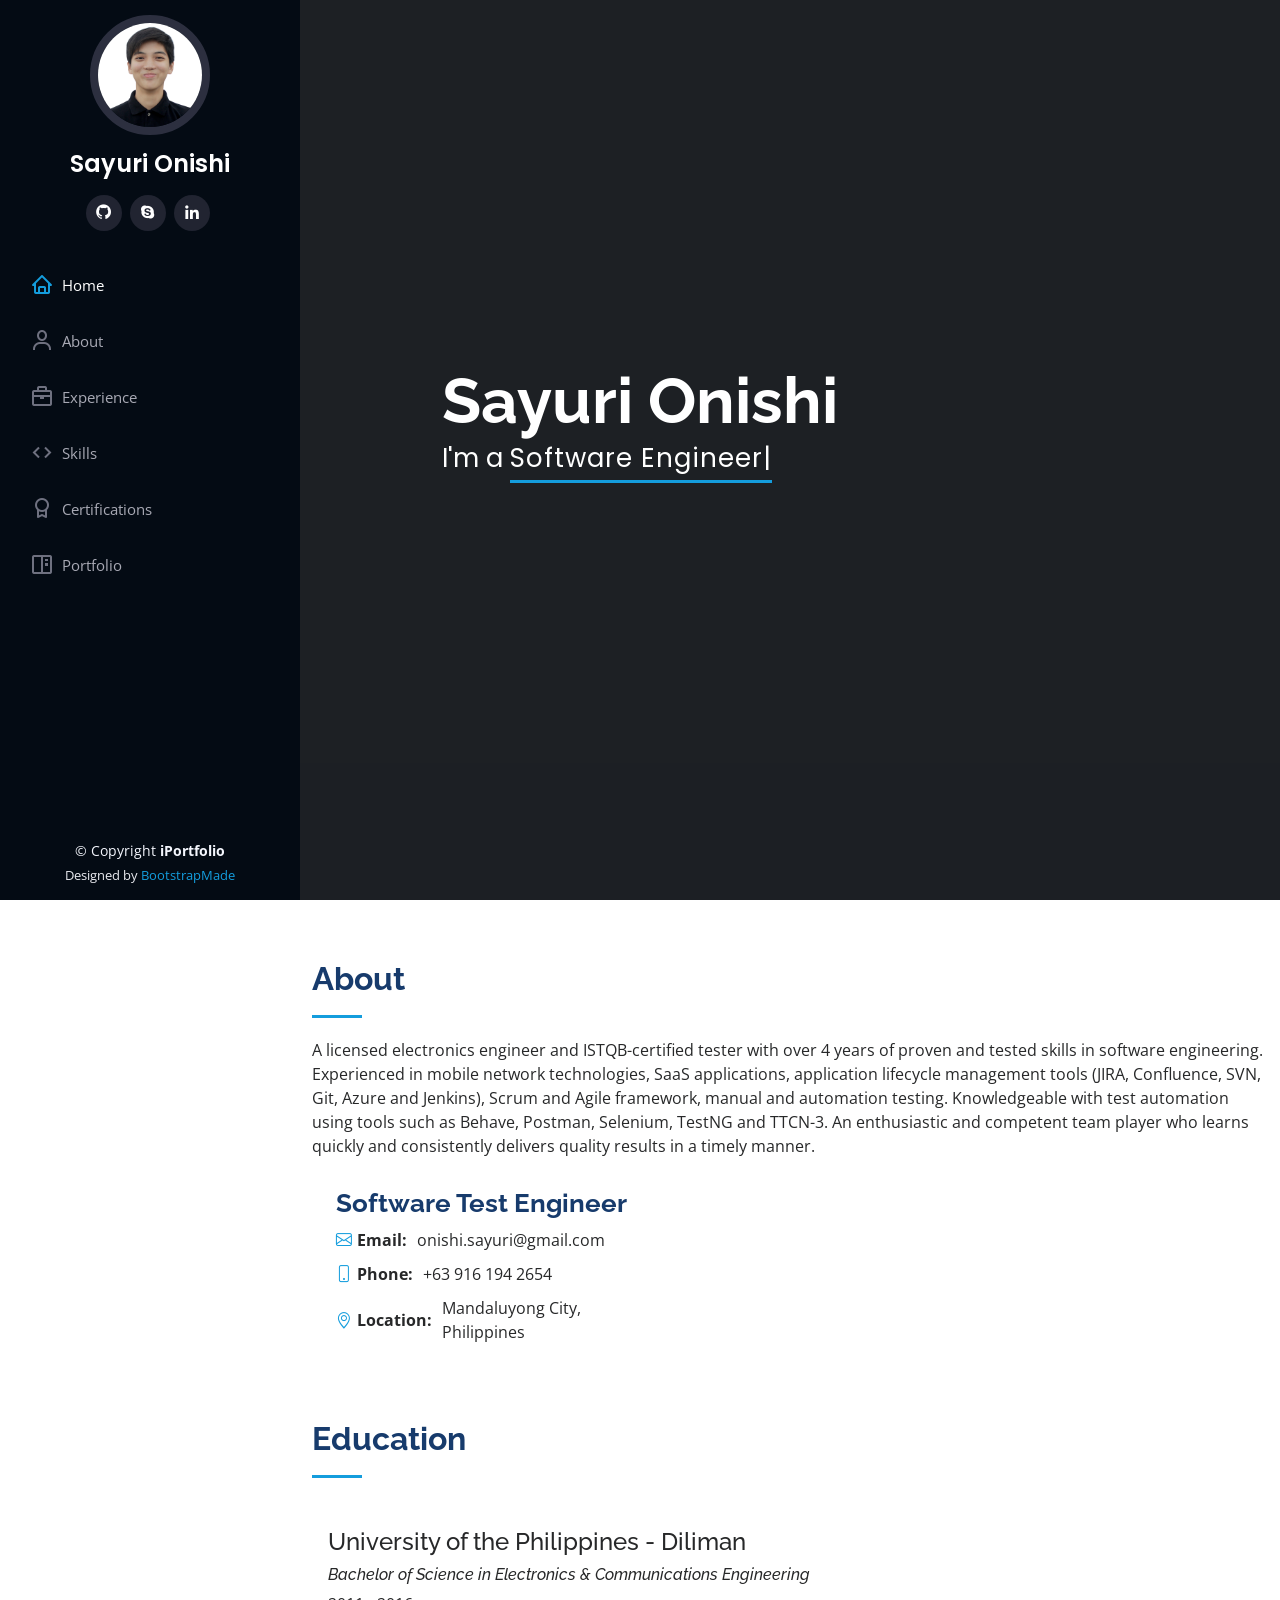
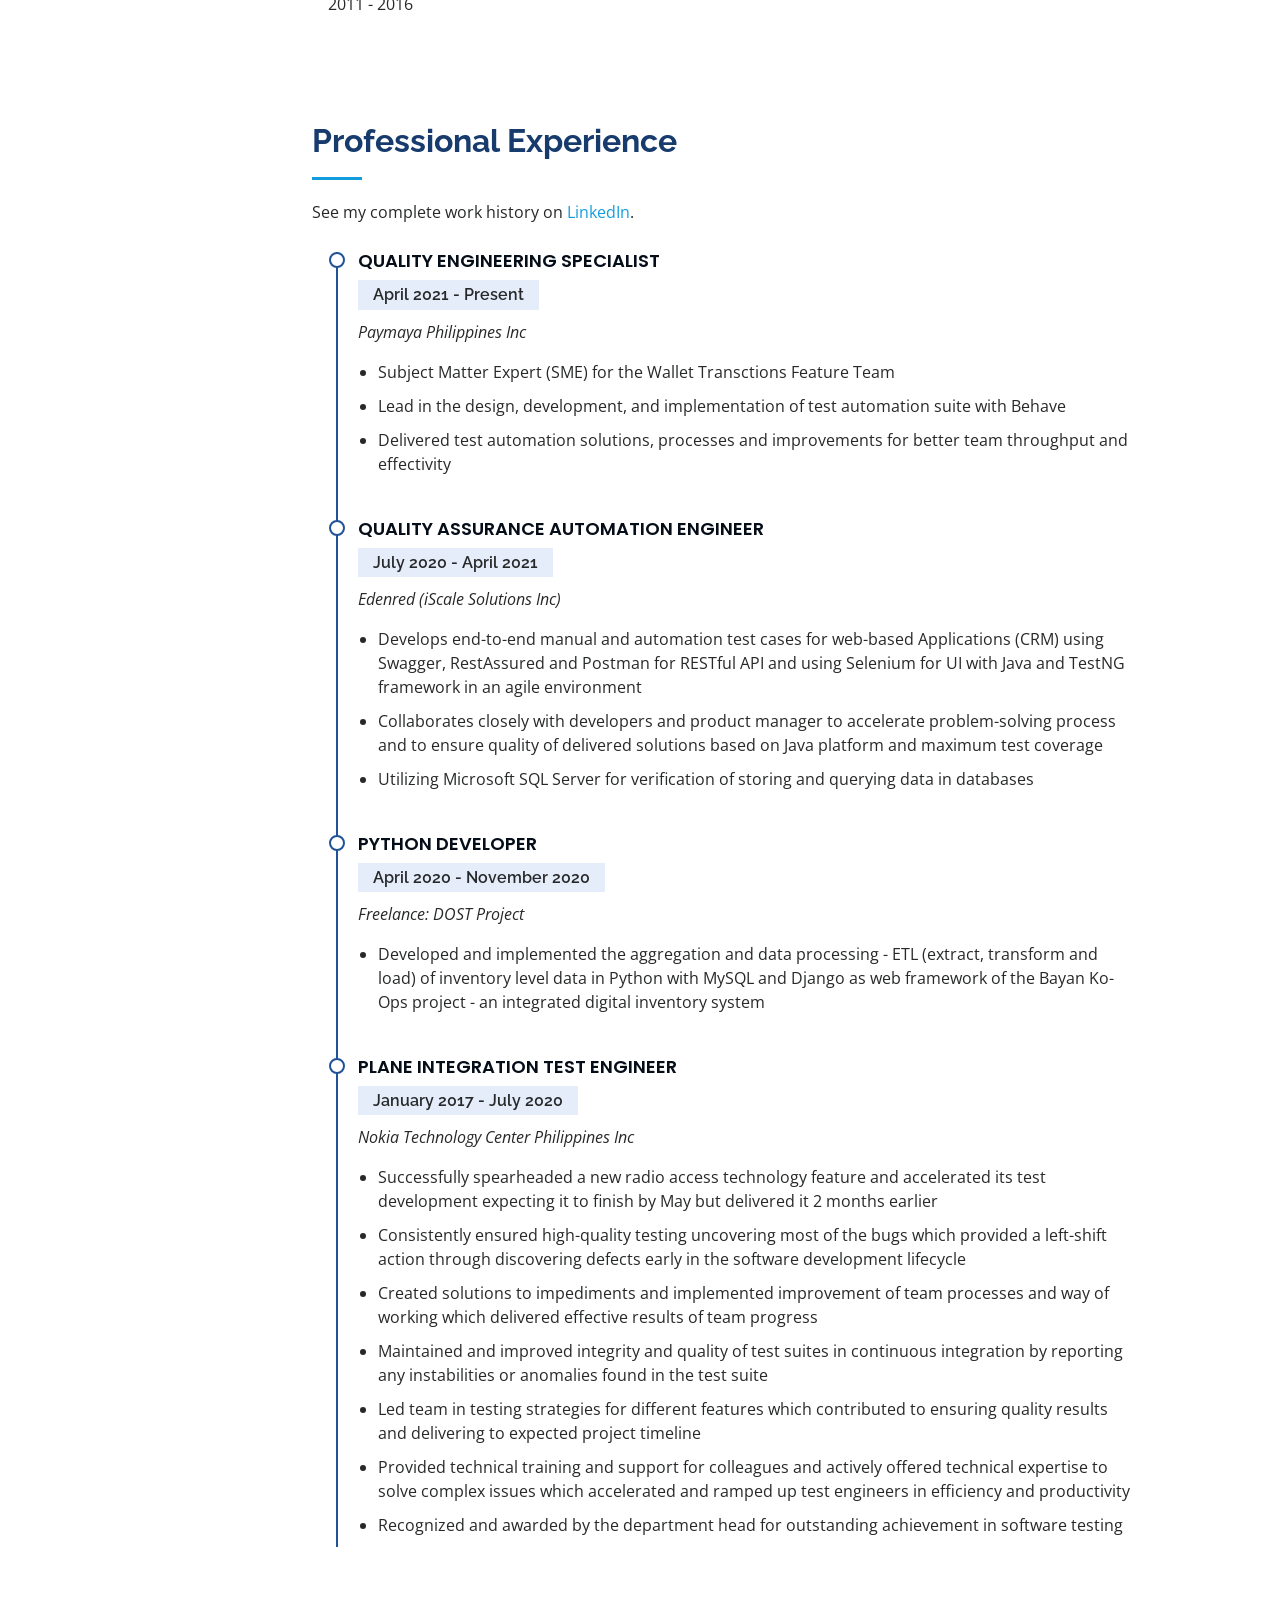
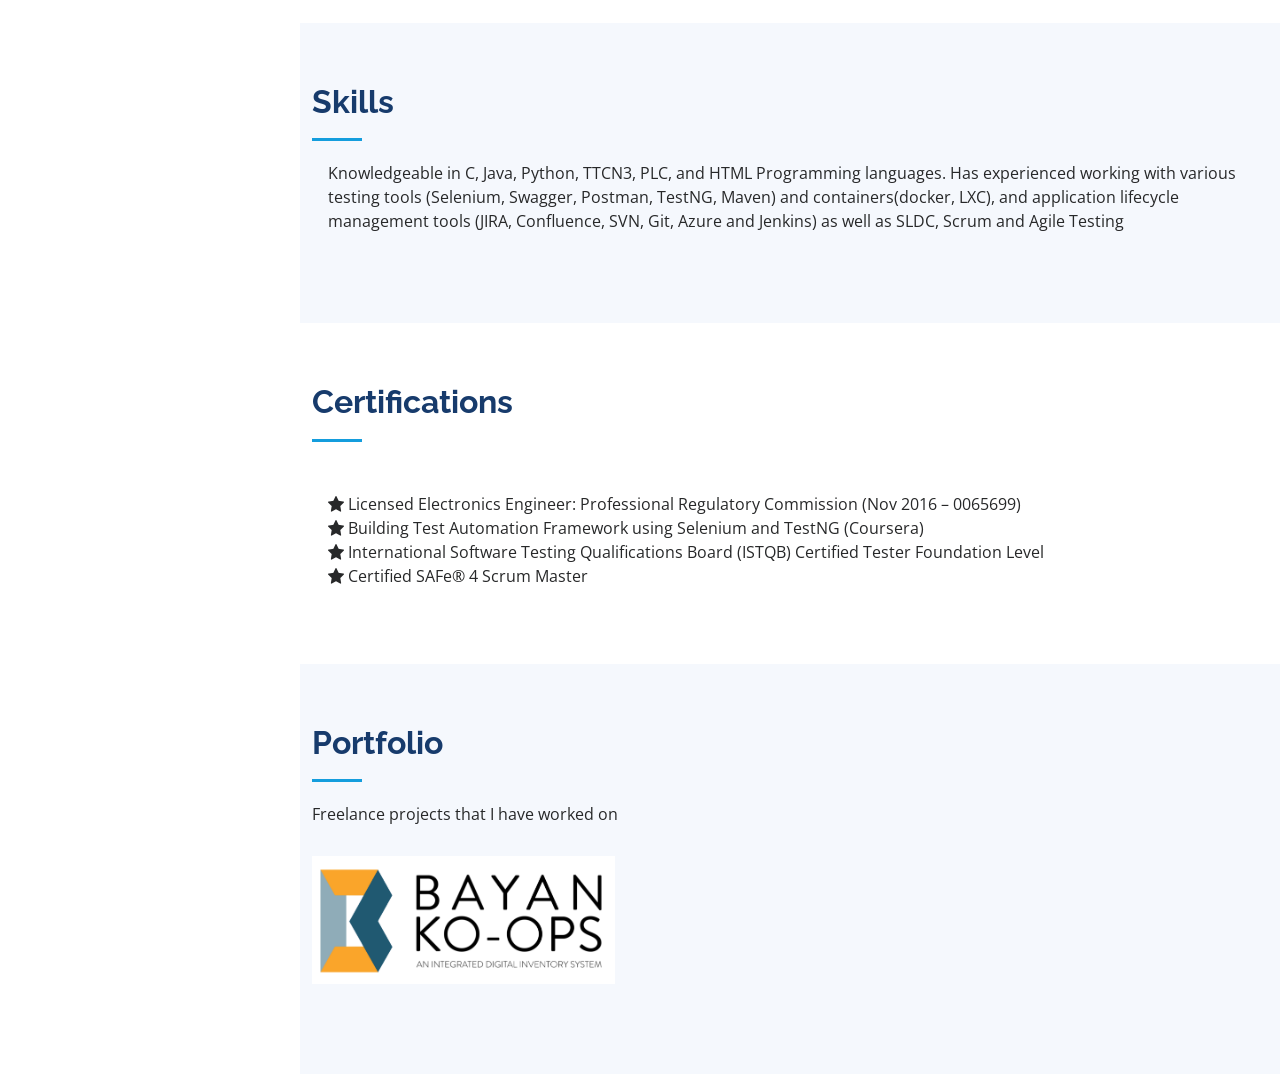
==== index.html @ d30f3049 "filled stars" ====
<!DOCTYPE html>
<html lang="en">

<head>
  <meta charset="utf-8">
  <meta content="width=device-width, initial-scale=1.0" name="viewport">

  <title>Sayuri Onishi</title>
  <meta content="" name="description">
  <meta content="" name="keywords">
  
  <!-- Favicons -->
  <link href="assets/img/favicon.png" rel="icon">
  <link href="assets/img/apple-touch-icon.png" rel="apple-touch-icon">

  <!-- Google Fonts -->
  <link href="https://fonts.googleapis.com/css?family=Open+Sans:300,300i,400,400i,600,600i,700,700i|Raleway:300,300i,400,400i,500,500i,600,600i,700,700i|Poppins:300,300i,400,400i,500,500i,600,600i,700,700i" rel="stylesheet">

  <!-- Vendor CSS Files -->
  <link href="assets/vendor/aos/aos.css" rel="stylesheet">
  <link href="assets/vendor/bootstrap/css/bootstrap.min.css" rel="stylesheet">
  <link href="assets/vendor/bootstrap-icons/bootstrap-icons.css" rel="stylesheet">
  <link href="assets/vendor/boxicons/css/boxicons.min.css" rel="stylesheet">
  <link href="assets/vendor/glightbox/css/glightbox.min.css" rel="stylesheet">
  <link href="assets/vendor/swiper/swiper-bundle.min.css" rel="stylesheet">

  <!-- Template Main CSS File -->
  <link href="assets/css/style.css" rel="stylesheet">

  <!-- =======================================================
  * Template Name: iPortfolio - v3.2.0
  * Template URL: https://bootstrapmade.com/iportfolio-bootstrap-portfolio-websites-template/
  * Author: BootstrapMade.com
  * License: https://bootstrapmade.com/license/
  ======================================================== -->
</head>

<body>

  <!-- ======= Mobile nav toggle button ======= -->
  <i class="bi bi-list mobile-nav-toggle d-xl-none"></i>

  <!-- ======= Header ======= -->
  <header id="header">
    <div class="d-flex flex-column">

      <div class="profile">
        <img src="assets/img/profile-img.jpg" alt="" class="img-fluid rounded-circle">
        <h1 class="text-light"><a href="index.html">Sayuri Onishi</a></h1>
        <div class="social-links mt-3 text-center">
          <a href="https://sayurionishi.github.io/sayurionishi/" class="github"><i class="bx bxl-github"></i></a>  
          <a href="https://join.skype.com/invite/D8X1lK2JYnkG" class="skype"><i class="bx bxl-skype"></i></a>
          <a href="https://www.linkedin.com/in/sayuri-onishi/" class="linkedin"><i class="bx bxl-linkedin"></i></a>
        </div>
      </div>

      <nav id="navbar" class="nav-menu navbar">
        <ul>
          <li><a href="#hero" class="nav-link scrollto active"><i class="bx bx-home"></i> <span>Home</span></a></li>
          <li><a href="#about" class="nav-link scrollto"><i class="bx bx-user"></i> <span>About</span></a></li>
          <li><a href="#resume" class="nav-link scrollto"><i class="bx bx-briefcase"></i> <span>Experience</span></a></li>
          <li><a href="#skills" class="nav-link scrollto"><i class="bx bx-code"></i> <span>Skills</span></a></li>
          <li><a href="#services" class="nav-link scrollto"><i class="bx bx-award"></i> <span>Certifications</span></a></li>
          <li><a href="#portfolio" class="nav-link scrollto"><i class="bx bx-book-content"></i> <span>Portfolio</span></a></li>
        </ul>
      </nav><!-- .nav-menu -->
    </div>
  </header><!-- End Header -->

  <!-- ======= Hero Section ======= -->
  <section id="hero" class="d-flex flex-column justify-content-center align-items-center">
    <div class="hero-container" data-aos="fade-in">
      <h1>Sayuri Onishi</h1>
      <p>I'm a <span class="typed" data-typed-items="Software Engineer, Software Tester, Software Developer"></span></p>
    </div>
  </section><!-- End Hero -->

  <main id="main">

    <!-- ======= About Section ======= -->
    <section id="about" class="about pb-0">
      <div class="container">

        <div class="section-title">
          <h2>About</h2>
          <p>A licensed electronics engineer and ISTQB-certified tester with over 4 years of proven and tested skills in software
            engineering. Experienced in mobile network technologies, SaaS applications, application lifecycle management tools
            (JIRA, Confluence, SVN, Git, Azure and Jenkins), Scrum and Agile framework, manual and automation testing.
            Knowledgeable with test automation using tools such as Behave, Postman, Selenium, TestNG and TTCN-3. An
            enthusiastic and competent team player who learns quickly and consistently delivers quality results in a timely manner.</p>
        </div>
        <div class="col-lg-8 pt-4 pt-lg-0 content mx-4" data-aos="fade-left">
          <h3>Software Test Engineer</h3>
            <div class="col-lg-6">
              <ul>
                <li><i class="bi bi-envelope"></i> <strong>Email:</strong> <span>onishi.sayuri@gmail.com</span></li>
                <li><i class="bi bi-phone"></i> <strong>Phone:</strong> <span>+63 916 194 2654</span></li>
                <li><i class="bi bi-geo-alt"></i> <strong>Location:</strong> <span>Mandaluyong City, Philippines</span></li>
              </ul>
          </div>
        </div>
      </div>
    </section><!-- End About Section -->

    <!-- ======= Education Section ======= -->
    <section id="facts" class="facts">
      <div class="container">

        <div class="section-title">
          <h2>Education</h2>
        </div>
        <div class="mx-3" data-aos="fade-right">
          <h4>University of the Philippines - Diliman</h4>
          <h6><em>Bachelor of Science in Electronics &amp; Communications Engineering</em></h6>
          <p>2011 - 2016</p>
        </div>
      </div>
    </section><!-- End Facts Section -->

    <!-- ======= Resume Section ======= -->
    <section id="resume" class="resume">
      <div class="container">

        <div class="section-title">
          <h2>Professional Experience</h2>
          <p>See my complete work history on <a href="http://linkedin.com/in/sayuri-onishi">LinkedIn</a>.</p>
        </div>

        <div class="row"></div>
          <div class="col-lg-10 mx-4" data-aos="fade-up" data-aos-delay="100">
            <div class="resume-item">
              <h4>Quality Engineering Specialist</h4>
              <h5>April 2021 - Present</h5>
              <p><em>Paymaya Philippines Inc</em></p>
              <ul>
                <li>Subject Matter Expert (SME) for the Wallet Transctions Feature Team</li>
                <li>Lead in the design, development, and implementation of test automation suite with Behave</li>
                <li>Delivered test automation solutions, processes and improvements for better team throughput and effectivity</li>
               <!--- <li>Delegate tasks to the 7 members of the design team and provide counsel on all aspects of the project. </li>
                <li>Supervise the assessment of all graphic materials in order to ensure quality and accuracy of the design</li>
                <li>Oversee the efficient use of production project budgets ranging from $2,000 - $25,000</li> -->
              </ul>
            </div> 
            <div class="resume-item">
              <h4>Quality Assurance Automation Engineer</h4>
              <h5>July 2020 - April 2021</h5>
              <p><em>Edenred (iScale Solutions Inc)</em></p>
              <ul>
                <li>Develops end-to-end manual and automation test cases for web-based Applications (CRM) using Swagger, RestAssured and Postman for RESTful API and using Selenium for UI with Java and TestNG framework in an agile environment</li>
                <li>Collaborates closely with developers and product manager to accelerate problem-solving process and to ensure quality of delivered solutions based on Java platform and maximum test coverage</li>
                <li>Utilizing Microsoft SQL Server for verification of storing and querying data in databases</li>
              </ul>
            </div>
            <div class="resume-item">
              <h4>Python Developer</h4>
              <h5>April 2020 - November 2020</h5>
              <p><em>Freelance: DOST Project</em></p>
              <ul>
                <li>Developed and implemented the aggregation and data processing - ETL (extract, transform and load) of inventory level data in Python with MySQL and Django as web framework of the Bayan Ko-Ops project - an integrated digital inventory system</li>
              </ul>
            </div>
            <div class="resume-item">
              <h4>Plane Integration Test Engineer</h4>
              <h5>January 2017 - July 2020</h5>
              <p><em>Nokia Technology Center Philippines Inc</em></p>
              <ul>
                <li>Successfully spearheaded a new radio access technology feature and accelerated its test development expecting it to finish by May but delivered it 2 months earlier</li>
                <li>Consistently ensured high-quality testing uncovering most of the bugs which provided a left-shift action through discovering defects early in the software development lifecycle</li>
                <li>Created solutions to impediments and implemented improvement of team processes and way of working which delivered effective results of team progress</li>
                <li>Maintained and improved integrity and quality of test suites in continuous integration by reporting any instabilities or anomalies found in the test suite</li>
                <li>Led team in testing strategies for different features which contributed to ensuring quality results and delivering to expected project timeline</li>
                <li>Provided technical training and support for colleagues and actively offered technical expertise to solve complex issues which accelerated and ramped up test engineers in efficiency and productivity</li>
                <li>Recognized and awarded by the department head for outstanding achievement in software testing</li>
              </ul>
            </div>
          </div>
        </div>

      </div>
    </section><!-- End Resume Section -->


    <!-- ======= Skills Section ======= -->
    <section id="skills" class="skills section-bg">
      <div class="container">

        <div class="section-title">
          <h2>Skills</h2>
          <div class="mx-3" data-aos="fade-in">
            <p>Knowledgeable in C, Java, Python, TTCN3, PLC, and HTML Programming languages. Has experienced working with various
              testing tools (Selenium, Swagger, Postman, TestNG, Maven) and containers(docker, LXC), and application lifecycle
              management tools (JIRA, Confluence, SVN, Git, Azure and Jenkins) as well as SLDC, Scrum and Agile Testing</p>
          </div> 
        </div>
      </div>
    </section><!-- End Skills Section -->

 

    <!-- ======= Services/Ceritifcations Section ======= -->
    <section id="services" class="services">
      <div class="container">

        <div class="section-title">
          <h2>Certifications</h2>
        </div>
        <div class="row content">
          <div class="mx-3" data-aos="fade-in">
            <ul>
              <li><i class="bi bi-star-fill"></i>  <span>Licensed Electronics Engineer: Professional Regulatory Commission (Nov 2016 – 0065699)</span></li>
              <li><i class="bi bi-star-fill"></i>  <span>Building Test Automation Framework using Selenium and TestNG (Coursera)</span></li>
              <li><i class="bi bi-star-fill"></i>  <span>International Software Testing Qualifications Board (ISTQB) Certified Tester Foundation Level</span></li>
              <li><i class="bi bi-star-fill"></i>  <span>Certified SAFe® 4 Scrum Master</span></li>
            </ul>
          </div>
        </div>

      </div>
    </section><!-- End Services Section -->

  <!-- ======= Portfolio Section ======= -->
   <section id="portfolio" class="portfolio section-bg">
    <div class="container">

      <div class="section-title">
        <h2>Portfolio</h2>
        <p>Freelance projects that I have worked on</p>
      </div>


      <div class="row portfolio-container" data-aos="fade-up" data-aos-delay="100">

        <div class="col-lg-4 col-md-6 portfolio-item filter-app">
          <div class="portfolio-wrap">
            <img src="assets/img/portfolio/portfolio-1.png" class="img-fluid" alt="">
            <div class="portfolio-links">
              <a href="assets/img/portfolio/portfolio-1.png" data-gallery="portfolioGallery" class="portfolio-lightbox" title="App 1"><i class="bx bx-plus"></i></a>
              <a href="https://pcieerd.dost.gov.ph/images/downloads/presentation_materials/transport-webinar-2020/BayanKoOpsWebinarPPTv2.pdf" title="More Details"><i class="bx bx-link"></i></a>
            </div>
          </div>
        </div>

      </div>

    </div>
  </section><!-- End Portfolio Section -->

  </main><!-- End #main -->

  <!-- ======= Footer ======= -->
  <footer id="footer">
    <div class="container">
      <div class="copyright">
        &copy; Copyright <strong><span>iPortfolio</span></strong>
      </div>
      <div class="credits">
        <!-- All the links in the footer should remain intact. -->
        <!-- You can delete the links only if you purchased the pro version. -->
        <!-- Licensing information: https://bootstrapmade.com/license/ -->
        <!-- Purchase the pro version with working PHP/AJAX contact form: https://bootstrapmade.com/iportfolio-bootstrap-portfolio-websites-template/ -->
        Designed by <a href="https://bootstrapmade.com/">BootstrapMade</a>
      </div>
    </div>
  </footer><!-- End  Footer -->

  <a href="#" class="back-to-top d-flex align-items-center justify-content-center"><i class="bi bi-arrow-up-short"></i></a>

  <!-- Vendor JS Files -->
  <script src="assets/vendor/aos/aos.js"></script>
  <script src="assets/vendor/bootstrap/js/bootstrap.bundle.min.js"></script>
  <script src="assets/vendor/glightbox/js/glightbox.min.js"></script>
  <script src="assets/vendor/isotope-layout/isotope.pkgd.min.js"></script>
  <script src="assets/vendor/php-email-form/validate.js"></script>
  <script src="assets/vendor/purecounter/purecounter.js"></script>
  <script src="assets/vendor/swiper/swiper-bundle.min.js"></script>
  <script src="assets/vendor/typed.js/typed.min.js"></script>
  <script src="assets/vendor/waypoints/noframework.waypoints.js"></script>

  <!-- Template Main JS File -->
  <script src="assets/js/main.js"></script>

</body>

</html>
---- assets/css/style.css ----
/**
* Template Name: iPortfolio - v3.2.0
* Template URL: https://bootstrapmade.com/iportfolio-bootstrap-portfolio-websites-template/
* Author: BootstrapMade.com
* License: https://bootstrapmade.com/license/
*/

/*--------------------------------------------------------------
# General
--------------------------------------------------------------*/
body {
  font-family: "Open Sans", sans-serif;
  color: #272829;
}

a {
  color: #149ddd;
  text-decoration: none;
}

a:hover {
  color: #37b3ed;
  text-decoration: none;
}

h1,
h2,
h3,
h4,
h5,
h6 {
  font-family: "Raleway", sans-serif;
}

/*--------------------------------------------------------------
# Back to top button
--------------------------------------------------------------*/
.back-to-top {
  position: fixed;
  visibility: hidden;
  opacity: 0;
  right: 15px;
  bottom: 15px;
  z-index: 996;
  background: #149ddd;
  width: 40px;
  height: 40px;
  border-radius: 50px;
  transition: all 0.4s;
}

.back-to-top i {
  font-size: 28px;
  color: #fff;
  line-height: 0;
}

.back-to-top:hover {
  background: #2eafec;
  color: #fff;
}

.back-to-top.active {
  visibility: visible;
  opacity: 1;
}

/*--------------------------------------------------------------
# Header
--------------------------------------------------------------*/
#header {
  position: fixed;
  top: 0;
  left: 0;
  bottom: 0;
  width: 300px;
  transition: all ease-in-out 0.5s;
  z-index: 9997;
  transition: all 0.5s;
  padding: 0 15px;
  background: #040b14;
  overflow-y: auto;
}

#header .profile img {
  margin: 15px auto;
  display: block;
  width: 120px;
  border: 8px solid #2c2f3f;
}

#header .profile h1 {
  font-size: 24px;
  margin: 0;
  padding: 0;
  font-weight: 600;
  -moz-text-align-last: center;
  text-align-last: center;
  font-family: "Poppins", sans-serif;
}

#header .profile h1 a,
#header .profile h1 a:hover {
  color: #fff;
  text-decoration: none;
}

#header .profile .social-links a {
  font-size: 18px;
  display: inline-block;
  background: #212431;
  color: #fff;
  line-height: 1;
  padding: 8px 0;
  margin-right: 4px;
  border-radius: 50%;
  text-align: center;
  width: 36px;
  height: 36px;
  transition: 0.3s;
}

#header .profile .social-links a:hover {
  background: #149ddd;
  color: #fff;
  text-decoration: none;
}

#main {
  margin-left: 300px;
}

@media (max-width: 1199px) {
  #header {
    left: -300px;
  }
  #main {
    margin-left: 0;
  }
}

/*--------------------------------------------------------------
# Navigation Menu
--------------------------------------------------------------*/
/* Desktop Navigation */
.nav-menu {
  padding: 30px 0 0 0;
}

.nav-menu * {
  margin: 0;
  padding: 0;
  list-style: none;
}

.nav-menu > ul > li {
  position: relative;
  white-space: nowrap;
}

.nav-menu a {
  display: flex;
  align-items: center;
  color: #a8a9b4;
  padding: 12px 15px;
  margin-bottom: 8px;
  transition: 0.3s;
  font-size: 15px;
}

.nav-menu a i {
  font-size: 24px;
  padding-right: 8px;
  color: #6f7180;
}

.nav-menu a:hover,
.nav-menu .active,
.nav-menu li:hover > a {
  text-decoration: none;
  color: #fff;
}

.nav-menu a:hover i,
.nav-menu .active i,
.nav-menu li:hover > a i {
  color: #149ddd;
}

/* Mobile Navigation */
.mobile-nav-toggle {
  position: fixed;
  right: 15px;
  top: 15px;
  z-index: 9998;
  border: 0;
  font-size: 24px;
  transition: all 0.4s;
  outline: none !important;
  background-color: #149ddd;
  color: #fff;
  width: 40px;
  height: 40px;
  display: inline-flex;
  align-items: center;
  justify-content: center;
  line-height: 0;
  border-radius: 50px;
  cursor: pointer;
}

.mobile-nav-active {
  overflow: hidden;
}

.mobile-nav-active #header {
  left: 0;
}

/*--------------------------------------------------------------
# Hero Section
--------------------------------------------------------------*/
#hero {
  width: 100%;
  height: 100vh;
  background-color: #272829;
  /*  background: url("../img/hero-bg.jpg") top center; */
  background-size: cover;
}

#hero:before {
  content: "";
  background: rgba(5, 13, 24, 0.3);
  position: absolute;
  bottom: 0;
  top: 0;
  left: 0;
  right: 0;
  z-index: 1;
}

#hero .hero-container {
  position: relative;
  z-index: 2;
  min-width: 300px;
}

#hero h1 {
  margin: 0 0 10px 0;
  font-size: 64px;
  font-weight: 700;
  line-height: 56px;
  color: #fff;
}

#hero p {
  color: #fff;
  margin-bottom: 50px;
  font-size: 26px;
  font-family: "Poppins", sans-serif;
}

#hero p span {
  color: #fff;
  padding-bottom: 4px;
  letter-spacing: 1px;
  border-bottom: 3px solid #149ddd;
}

@media (min-width: 1024px) {
  #hero {
    background-attachment: fixed;
  }
}

@media (max-width: 768px) {
  #hero h1 {
    font-size: 28px;
    line-height: 36px;
  }
  #hero h2 {
    font-size: 18px;
    line-height: 24px;
    margin-bottom: 30px;
  }
}

/*--------------------------------------------------------------
# Sections General
--------------------------------------------------------------*/
section {
  padding: 60px 0;
  overflow: hidden;
}

.section-bg {
  background: #f5f8fd;
}

.section-title {
  padding-bottom: 30px;
}

.section-title h2 {
  font-size: 32px;
  font-weight: bold;
  margin-bottom: 20px;
  padding-bottom: 20px;
  position: relative;
  color: #173b6c;
}

.section-title h2::after {
  content: "";
  position: absolute;
  display: block;
  width: 50px;
  height: 3px;
  background: #149ddd;
  bottom: 0;
  left: 0;
}

.section-title p {
  margin-bottom: 0;
}

/*--------------------------------------------------------------
# About
--------------------------------------------------------------*/
.about .content h3 {
  font-weight: 700;
  font-size: 26px;
  color: #173b6c;
}

.about .content ul {
  list-style: none;
  padding: 0;
}

.about .content ul li {
  margin-bottom: 10px;
  display: flex;
  align-items: center;
}

.about .content ul strong {
  margin-right: 10px;
}

.about .content ul i {
  font-size: 16px;
  margin-right: 5px;
  color: #149ddd;
  line-height: 0;
}

.about .content p:last-child {
  margin-bottom: 0;
}

/*--------------------------------------------------------------
# Facts
--------------------------------------------------------------*/
.facts {
  padding-bottom: 30px;
}

.facts .count-box {
  padding: 30px;
  width: 100%;
}

.facts .count-box i {
  display: block;
  font-size: 44px;
  color: #149ddd;
  float: left;
  line-height: 0;
}

.facts .count-box span {
  font-size: 48px;
  line-height: 40px;
  display: block;
  font-weight: 700;
  color: #050d18;
  margin-left: 60px;
}

.facts .count-box p {
  padding: 15px 0 0 0;
  margin: 0 0 0 60px;
  font-family: "Raleway", sans-serif;
  font-size: 14px;
  color: #122f57;
}

.facts .count-box a {
  font-weight: 600;
  display: block;
  margin-top: 20px;
  color: #122f57;
  font-size: 15px;
  font-family: "Poppins", sans-serif;
  transition: ease-in-out 0.3s;
}

.facts .count-box a:hover {
  color: #1f5297;
}

/*--------------------------------------------------------------
# Skills
--------------------------------------------------------------*/
.skills .progress {
  height: 60px;
  display: block;
  background: none;
  border-radius: 0;
}

.skills .progress .skill {
  padding: 0;
  margin: 0 0 6px 0;
  text-transform: uppercase;
  display: block;
  font-weight: 600;
  font-family: "Poppins", sans-serif;
  color: #050d18;
}

.skills .progress .skill .val {
  float: right;
  font-style: normal;
}

.skills .progress-bar-wrap {
  background: #dce8f8;
  height: 10px;
}

.skills .progress-bar {
  width: 1px;
  height: 10px;
  transition: 0.9s;
  background-color: #149ddd;
}

/*--------------------------------------------------------------
# Resume
--------------------------------------------------------------*/
.resume .resume-title {
  font-size: 26px;
  font-weight: 700;
  margin-top: 20px;
  margin-bottom: 20px;
  color: #050d18;
}

.resume .resume-item {
  padding: 0 0 20px 20px;
  margin-top: -2px;
  border-left: 2px solid #1f5297;
  position: relative;
}

.resume .resume-item h4 {
  line-height: 18px;
  font-size: 18px;
  font-weight: 600;
  text-transform: uppercase;
  font-family: "Poppins", sans-serif;
  color: #050d18;
  margin-bottom: 10px;
}

.resume .resume-item h5 {
  font-size: 16px;
  background: #e4edf9;
  padding: 5px 15px;
  display: inline-block;
  font-weight: 600;
  margin-bottom: 10px;
}

.resume .resume-item ul {
  padding-left: 20px;
}

.resume .resume-item ul li {
  padding-bottom: 10px;
}

.resume .resume-item:last-child {
  padding-bottom: 0;
}

.resume .resume-item::before {
  content: "";
  position: absolute;
  width: 16px;
  height: 16px;
  border-radius: 50px;
  left: -9px;
  top: 0;
  background: #fff;
  border: 2px solid #1f5297;
}

/*--------------------------------------------------------------
# Portfolio
--------------------------------------------------------------*/
.portfolio .portfolio-item {
  margin-bottom: 30px;
}

.portfolio #portfolio-flters {
  padding: 0;
  margin: 0 auto 35px auto;
  list-style: none;
  text-align: center;
  background: #fff;
  border-radius: 50px;
  padding: 2px 15px;
}

.portfolio #portfolio-flters li {
  cursor: pointer;
  display: inline-block;
  padding: 10px 15px 8px 15px;
  font-size: 14px;
  font-weight: 600;
  line-height: 1;
  text-transform: uppercase;
  color: #272829;
  margin-bottom: 5px;
  transition: all 0.3s ease-in-out;
}

.portfolio #portfolio-flters li:hover,
.portfolio #portfolio-flters li.filter-active {
  color: #149ddd;
}

.portfolio #portfolio-flters li:last-child {
  margin-right: 0;
}

.portfolio .portfolio-wrap {
  transition: 0.3s;
  position: relative;
  overflow: hidden;
  z-index: 1;
}

.portfolio .portfolio-wrap::before {
  content: "";
  background: rgba(255, 255, 255, 0.5);
  position: absolute;
  left: 0;
  right: 0;
  top: 0;
  bottom: 0;
  transition: all ease-in-out 0.3s;
  z-index: 2;
  opacity: 0;
}

.portfolio .portfolio-wrap .portfolio-links {
  opacity: 1;
  left: 0;
  right: 0;
  bottom: -60px;
  z-index: 3;
  position: absolute;
  transition: all ease-in-out 0.3s;
  display: flex;
  justify-content: center;
}

.portfolio .portfolio-wrap .portfolio-links a {
  color: #fff;
  font-size: 28px;
  text-align: center;
  background: rgba(20, 157, 221, 0.75);
  transition: 0.3s;
  width: 50%;
}

.portfolio .portfolio-wrap .portfolio-links a:hover {
  background: rgba(20, 157, 221, 0.95);
}

.portfolio .portfolio-wrap .portfolio-links a + a {
  border-left: 1px solid #37b3ed;
}

.portfolio .portfolio-wrap:hover::before {
  top: 0;
  left: 0;
  right: 0;
  bottom: 0;
  opacity: 1;
}

.portfolio .portfolio-wrap:hover .portfolio-links {
  opacity: 1;
  bottom: 0;
}

/*--------------------------------------------------------------
# Portfolio Details
--------------------------------------------------------------*/
.portfolio-details {
  padding-top: 40px;
}

.portfolio-details .portfolio-details-slider img {
  width: 100%;
}

.portfolio-details .portfolio-details-slider .swiper-pagination {
  margin-top: 20px;
  position: relative;
}

.portfolio-details
  .portfolio-details-slider
  .swiper-pagination
  .swiper-pagination-bullet {
  width: 12px;
  height: 12px;
  background-color: #fff;
  opacity: 1;
  border: 1px solid #149ddd;
}

.portfolio-details
  .portfolio-details-slider
  .swiper-pagination
  .swiper-pagination-bullet-active {
  background-color: #149ddd;
}

.portfolio-details .portfolio-info {
  padding: 30px;
  box-shadow: 0px 0 30px rgba(5, 13, 24, 0.08);
}

.portfolio-details .portfolio-info h3 {
  font-size: 22px;
  font-weight: 700;
  margin-bottom: 20px;
  padding-bottom: 20px;
  border-bottom: 1px solid #eee;
}

.portfolio-details .portfolio-info ul {
  list-style: none;
  padding: 0;
  font-size: 15px;
}

.portfolio-details .portfolio-info ul li + li {
  margin-top: 10px;
}

.portfolio-details .portfolio-description {
  padding-top: 30px;
}

.portfolio-details .portfolio-description h2 {
  font-size: 26px;
  font-weight: 700;
  margin-bottom: 20px;
}

.portfolio-details .portfolio-description p {
  padding: 0;
}

/*--------------------------------------------------------------
# Services / Certifications
--------------------------------------------------------------*/
.services .icon-box {
  margin-bottom: 20px;
}

.services .content ul {
  list-style: none;
  padding: 0;
}

.services .icon {
  float: left;
  display: flex;
  align-items: center;
  justify-content: center;
  width: 54px;
  height: 54px;
  background: #149ddd;
  border-radius: 50%;
  transition: 0.5s;
  border: 1px solid #149ddd;
}

.services .icon i {
  color: #fff;
  font-size: 24px;
  line-height: 0;
}

.services .icon-box:hover .icon {
  background: #fff;
}

.services .icon-box:hover .icon i {
  color: #149ddd;
}

.services .title {
  margin-left: 80px;
  font-weight: 700;
  margin-bottom: 15px;
  font-size: 18px;
}

.services .title a {
  color: #343a40;
}

.services .title a:hover {
  color: #149ddd;
}

.services .description {
  margin-left: 80px;
  line-height: 24px;
  font-size: 14px;
}

/*--------------------------------------------------------------
# Breadcrumbs
--------------------------------------------------------------*/
.breadcrumbs {
  padding: 20px 0;
  background: #f9f9f9;
}

.breadcrumbs h2 {
  font-size: 26px;
  font-weight: 300;
}

.breadcrumbs ol {
  display: flex;
  flex-wrap: wrap;
  list-style: none;
  padding: 0;
  margin: 0;
  font-size: 15px;
}

.breadcrumbs ol li + li {
  padding-left: 10px;
}

.breadcrumbs ol li + li::before {
  display: inline-block;
  padding-right: 10px;
  color: #0e2442;
  content: "/";
}

@media (max-width: 768px) {
  .breadcrumbs .d-flex {
    display: block !important;
  }
  .breadcrumbs ol {
    display: block;
  }
  .breadcrumbs ol li {
    display: inline-block;
  }
}

/*--------------------------------------------------------------
# Footer
--------------------------------------------------------------*/
#footer {
  padding: 15px;
  color: #f4f6fd;
  font-size: 14px;
  position: fixed;
  left: 0;
  bottom: 0;
  width: 300px;
  z-index: 9999;
  background: #040b14;
}

#footer .copyright {
  text-align: center;
}

#footer .credits {
  padding-top: 5px;
  text-align: center;
  font-size: 13px;
  color: #eaebf0;
}

@media (max-width: 1199px) {
  #footer {
    position: static;
    width: auto;
    padding-right: 20px 15px;
  }
}
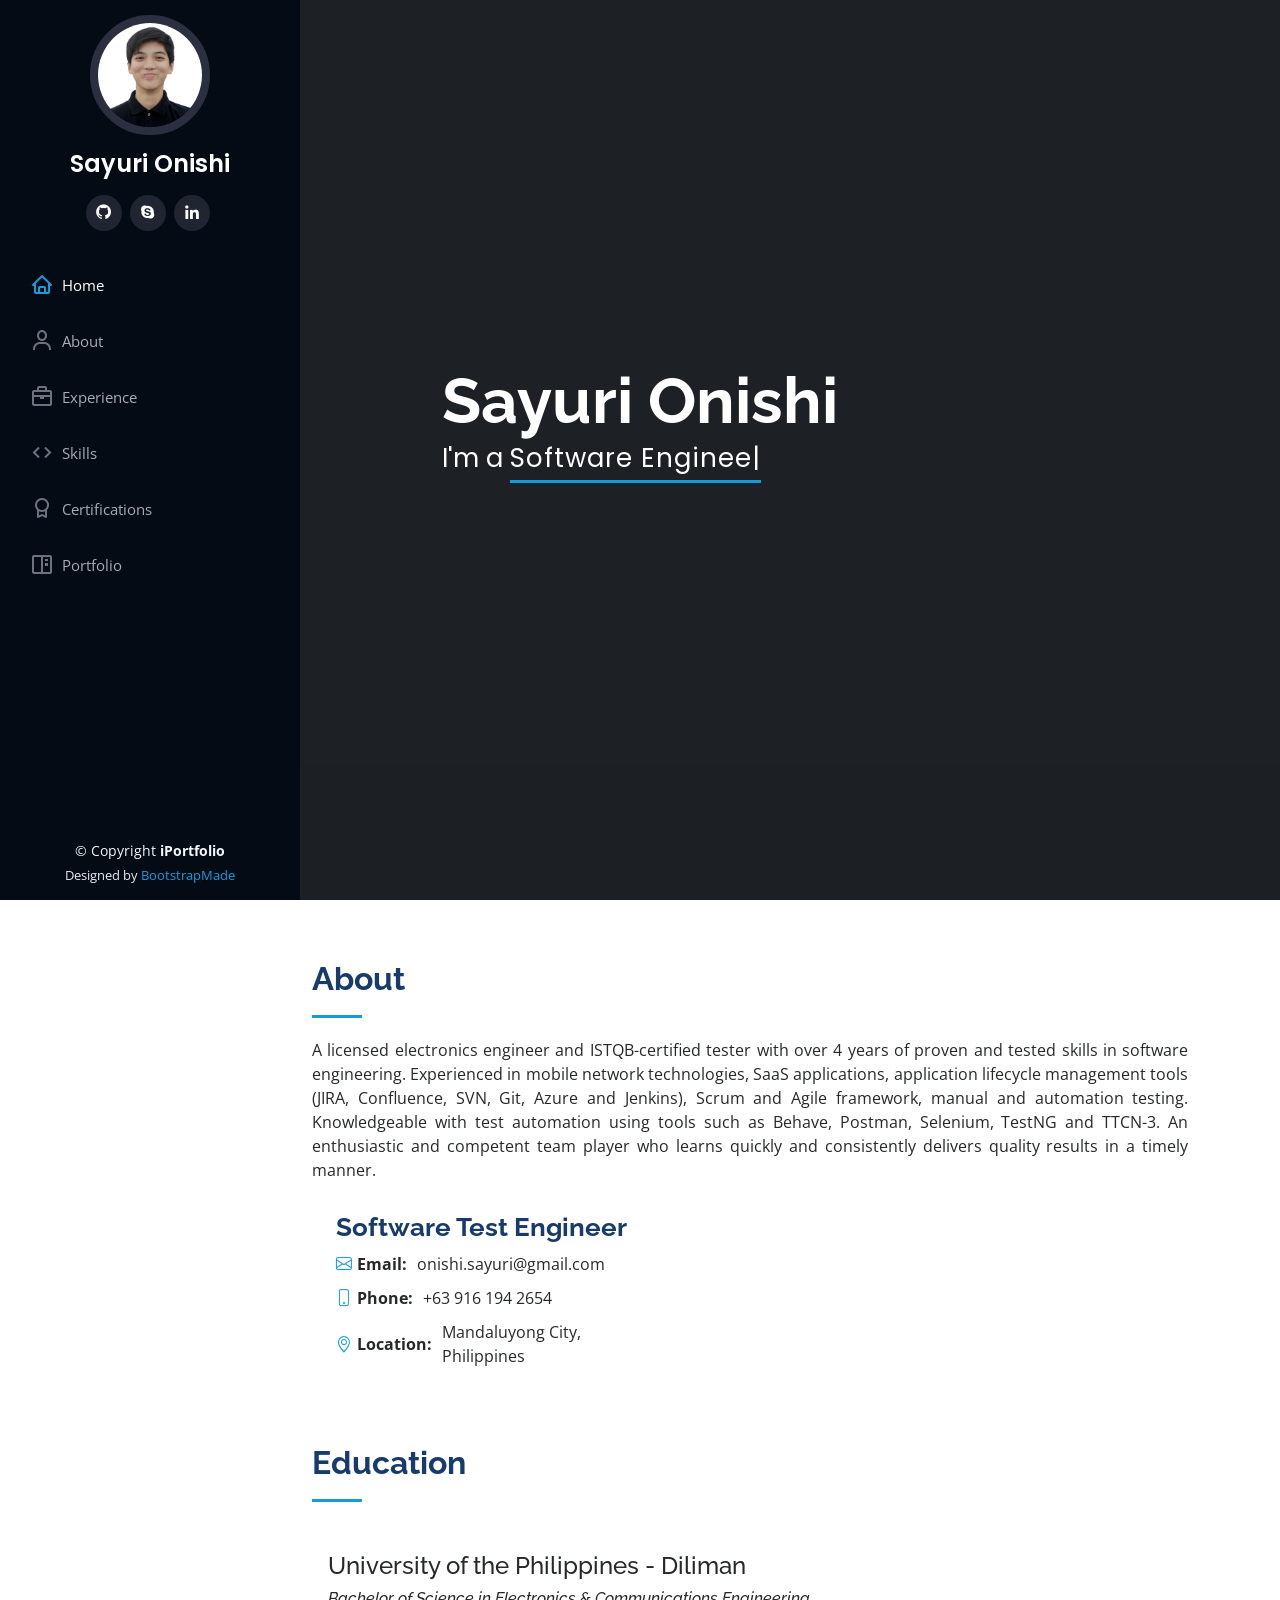
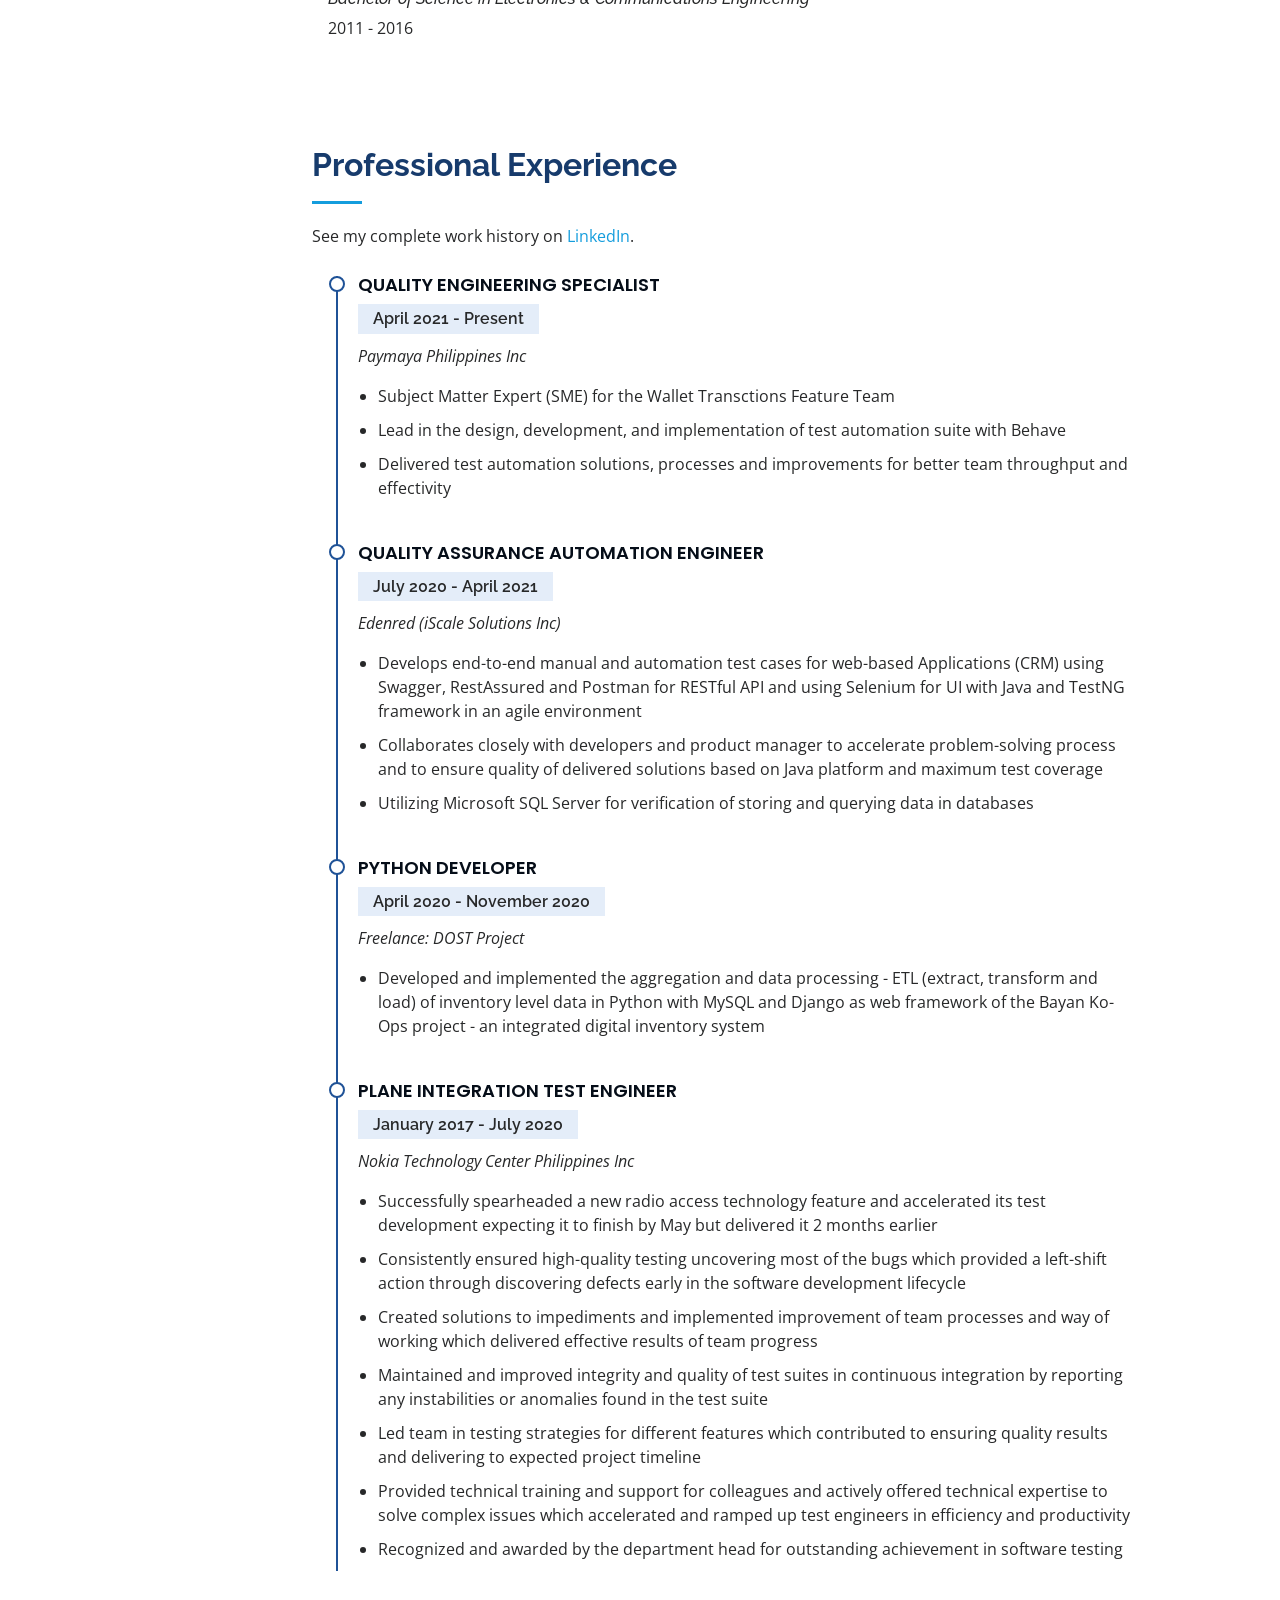
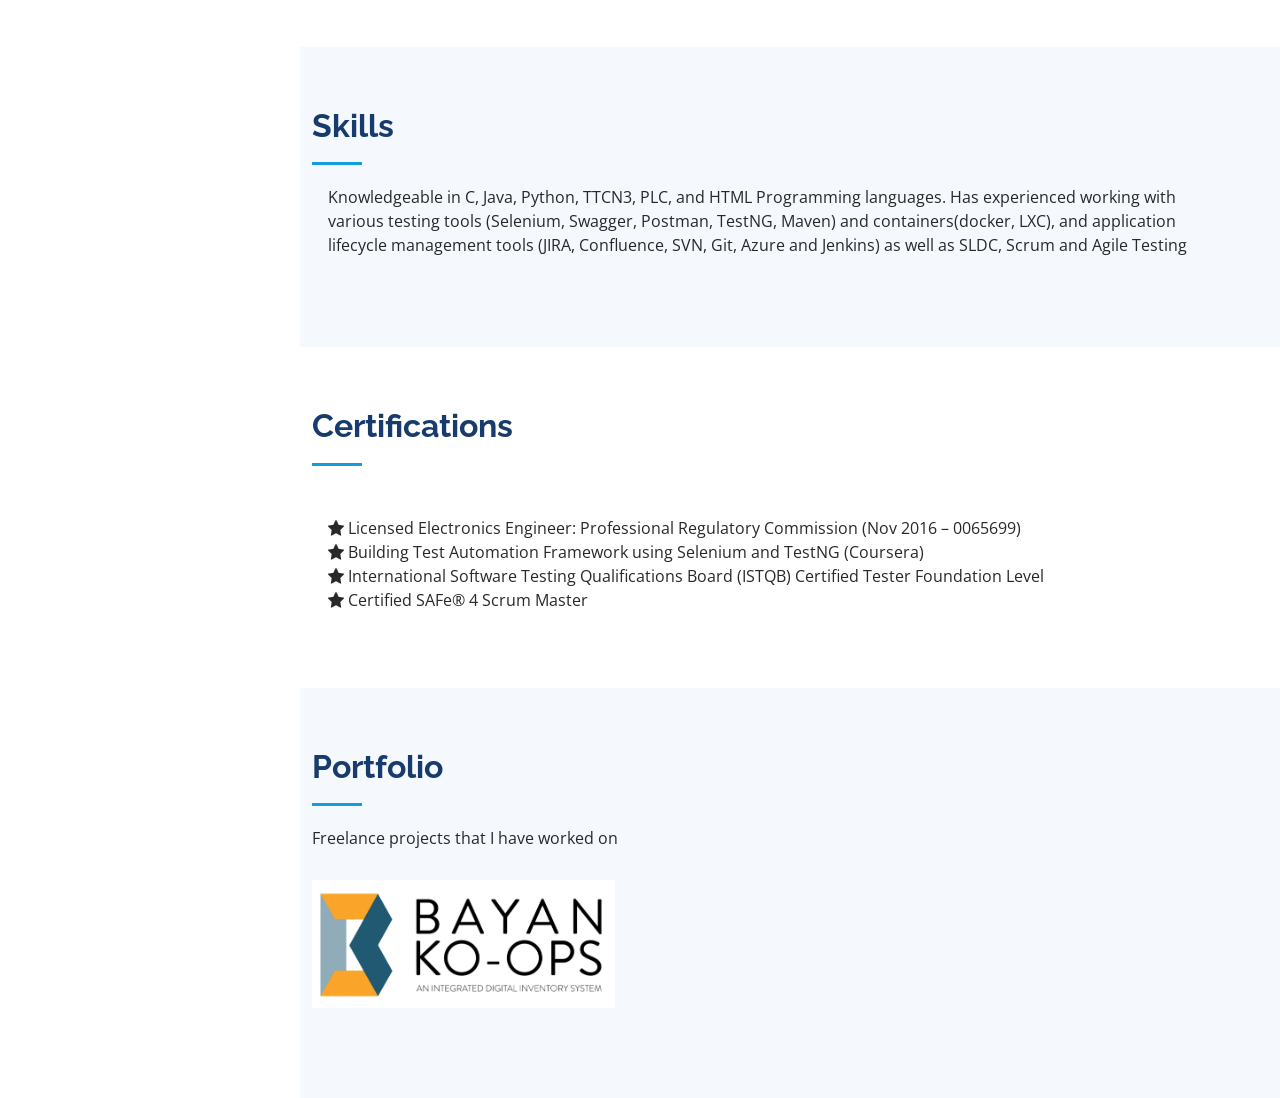
==== commit e223976b: "adjust alignments" ====
--- a/index.html
+++ b/index.html
@@ -81,7 +81,7 @@
     <section id="about" class="about pb-0">
       <div class="container">
 
-        <div class="section-title">
+        <div class="section-title col-lg-11">
           <h2>About</h2>
           <p>A licensed electronics engineer and ISTQB-certified tester with over 4 years of proven and tested skills in software
             engineering. Experienced in mobile network technologies, SaaS applications, application lifecycle management tools
@@ -186,7 +186,7 @@
 
         <div class="section-title">
           <h2>Skills</h2>
-          <div class="mx-3" data-aos="fade-in">
+          <div class="col-lg-11 mx-3" data-aos="fade-in">
             <p>Knowledgeable in C, Java, Python, TTCN3, PLC, and HTML Programming languages. Has experienced working with various
               testing tools (Selenium, Swagger, Postman, TestNG, Maven) and containers(docker, LXC), and application lifecycle
               management tools (JIRA, Confluence, SVN, Git, Azure and Jenkins) as well as SLDC, Scrum and Agile Testing</p>
@@ -204,7 +204,7 @@
         <div class="section-title">
           <h2>Certifications</h2>
         </div>
-        <div class="row content">
+        <div class="row content col-lg-10">
           <div class="mx-3" data-aos="fade-in">
             <ul>
               <li><i class="bi bi-star-fill"></i>  <span>Licensed Electronics Engineer: Professional Regulatory Commission (Nov 2016 – 0065699)</span></li>
--- a/assets/css/style.css
+++ b/assets/css/style.css
@@ -334,6 +334,9 @@
   color: #173b6c;
 }
 
+.about .section-title {
+  text-align: justify;
+}
 .about .content ul {
   list-style: none;
   padding: 0;
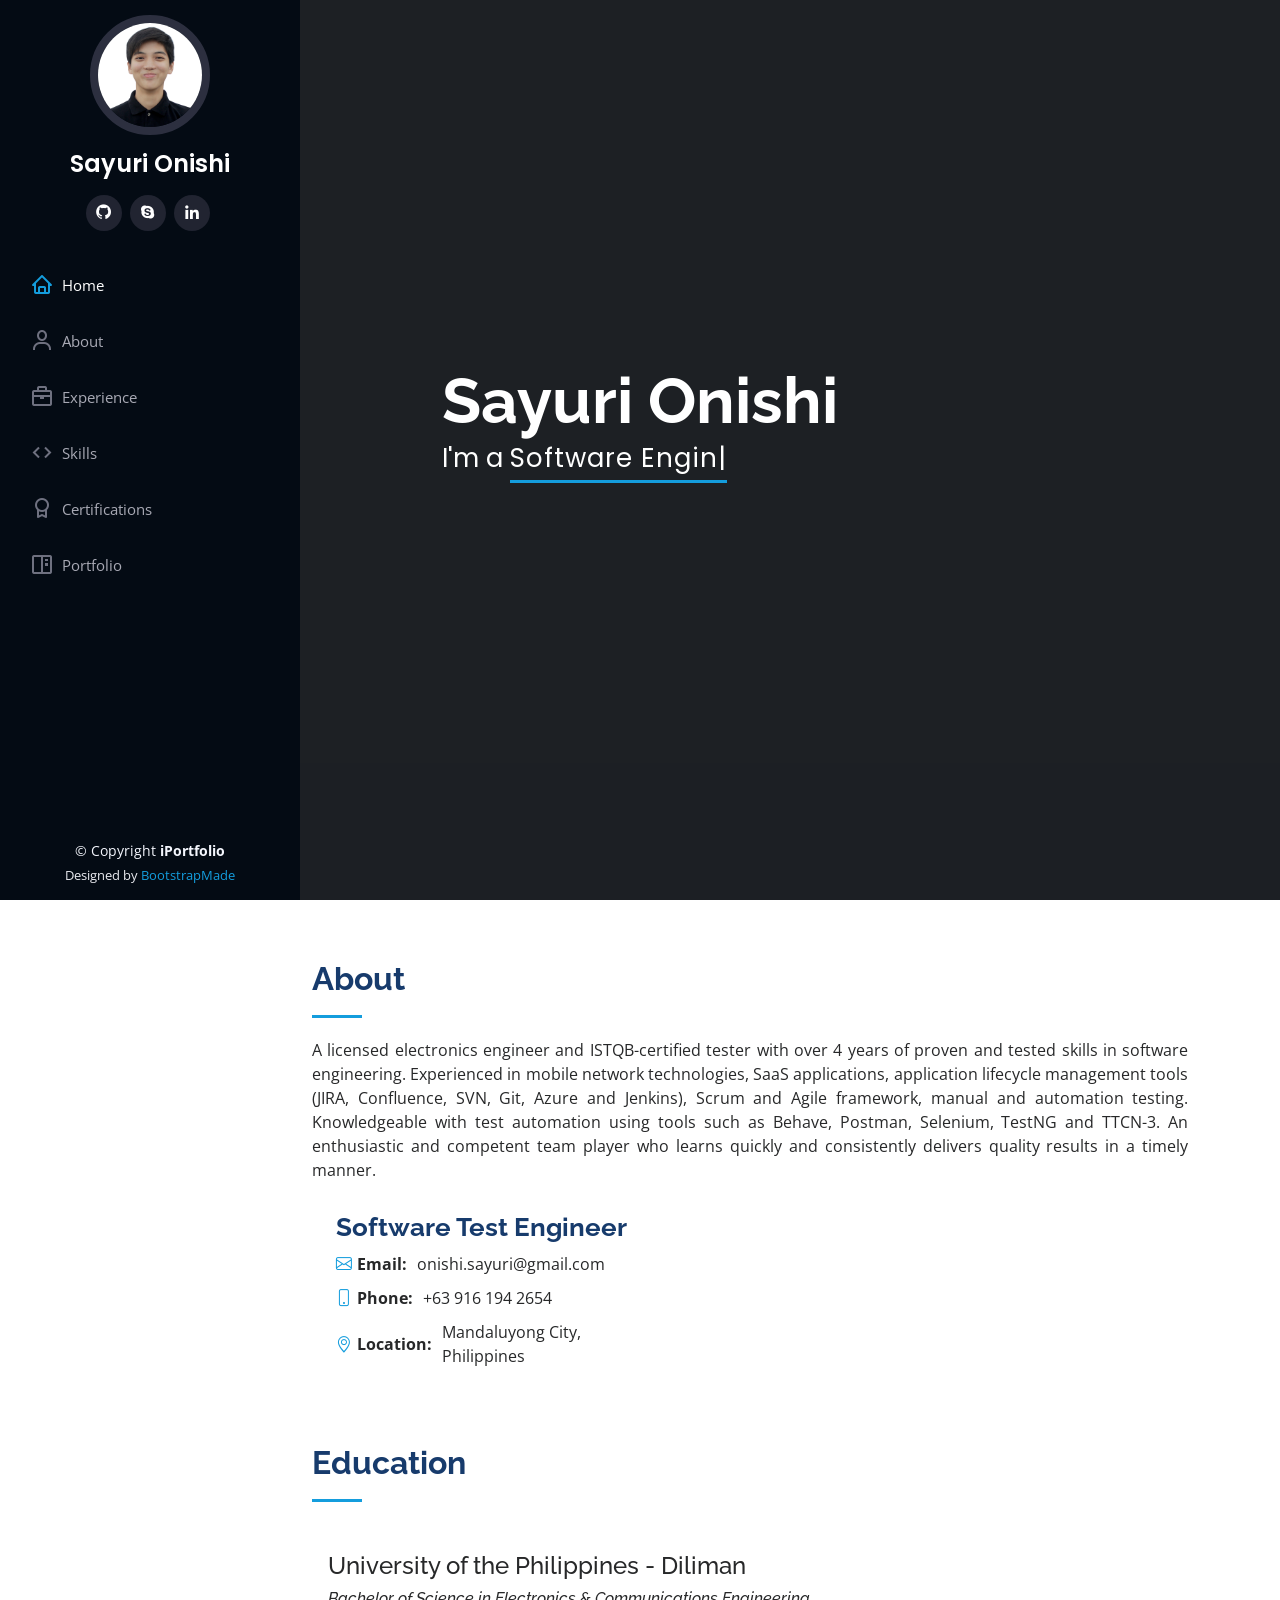
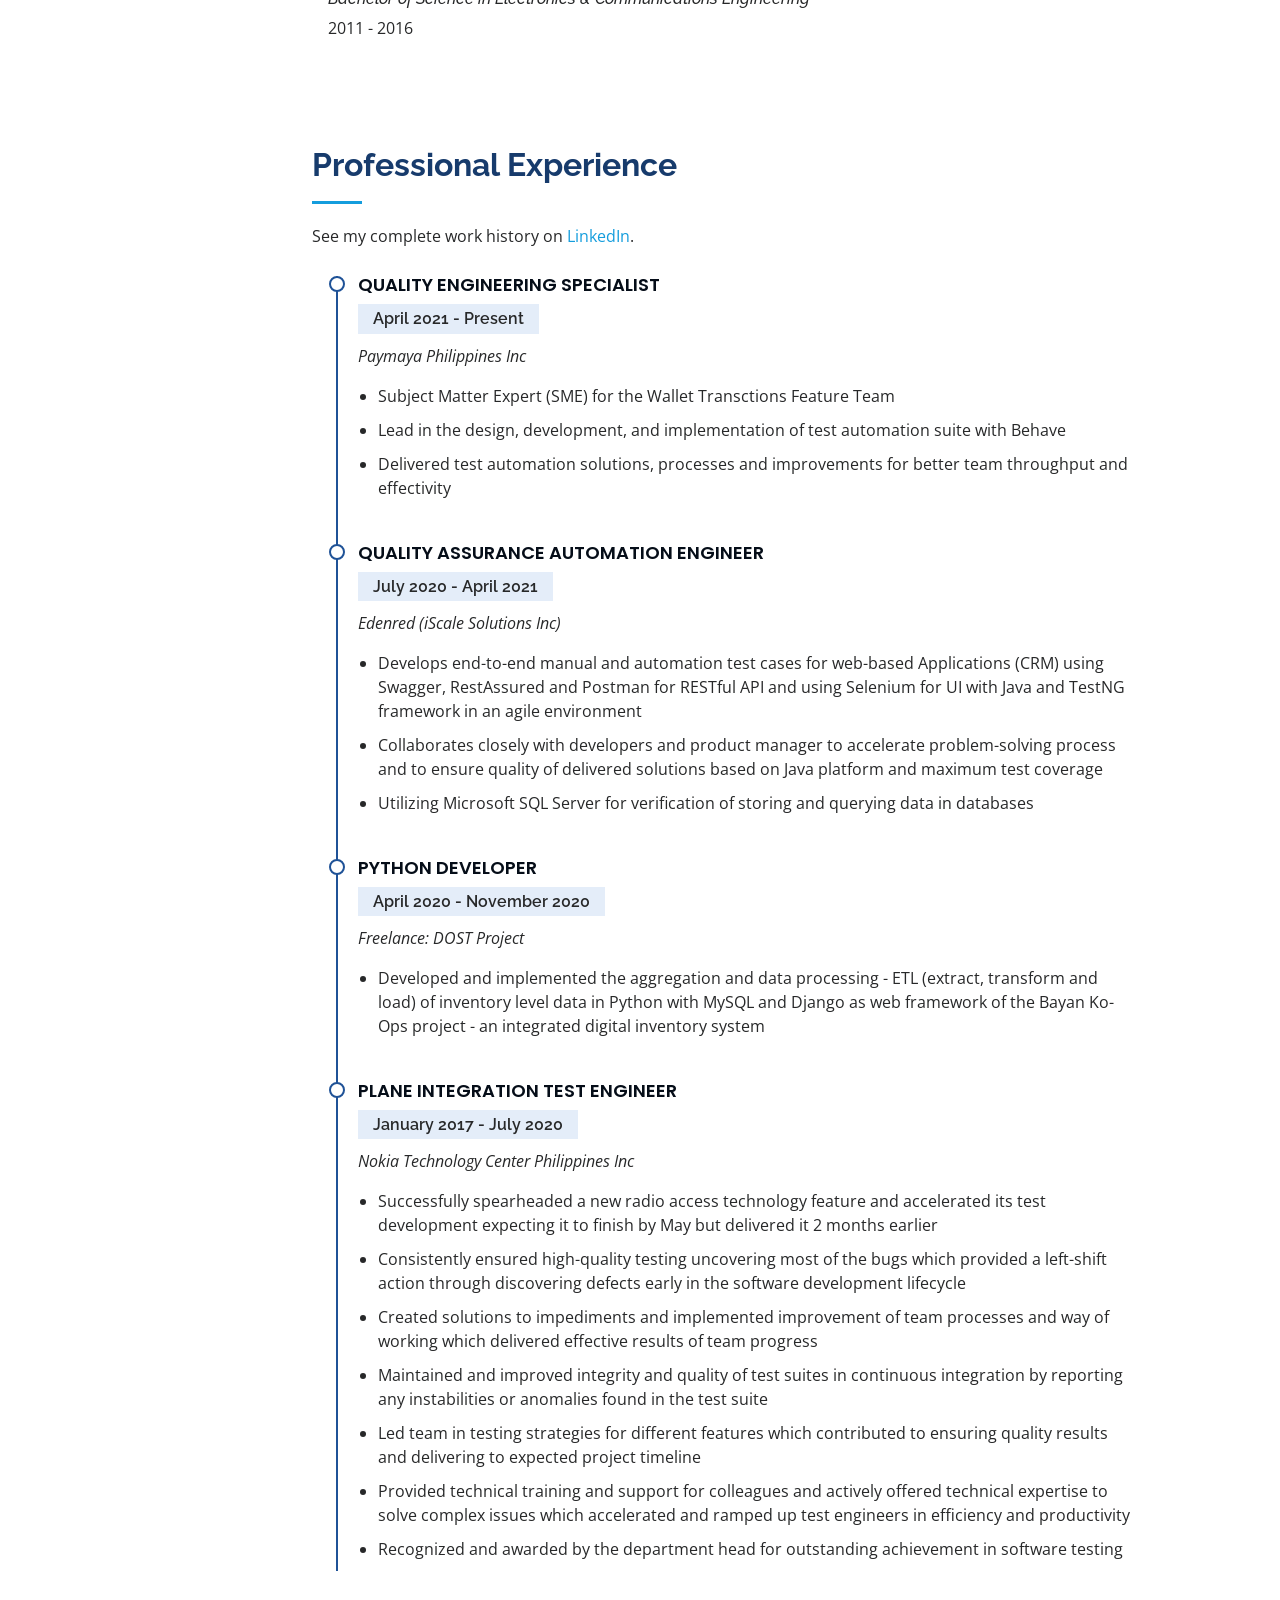
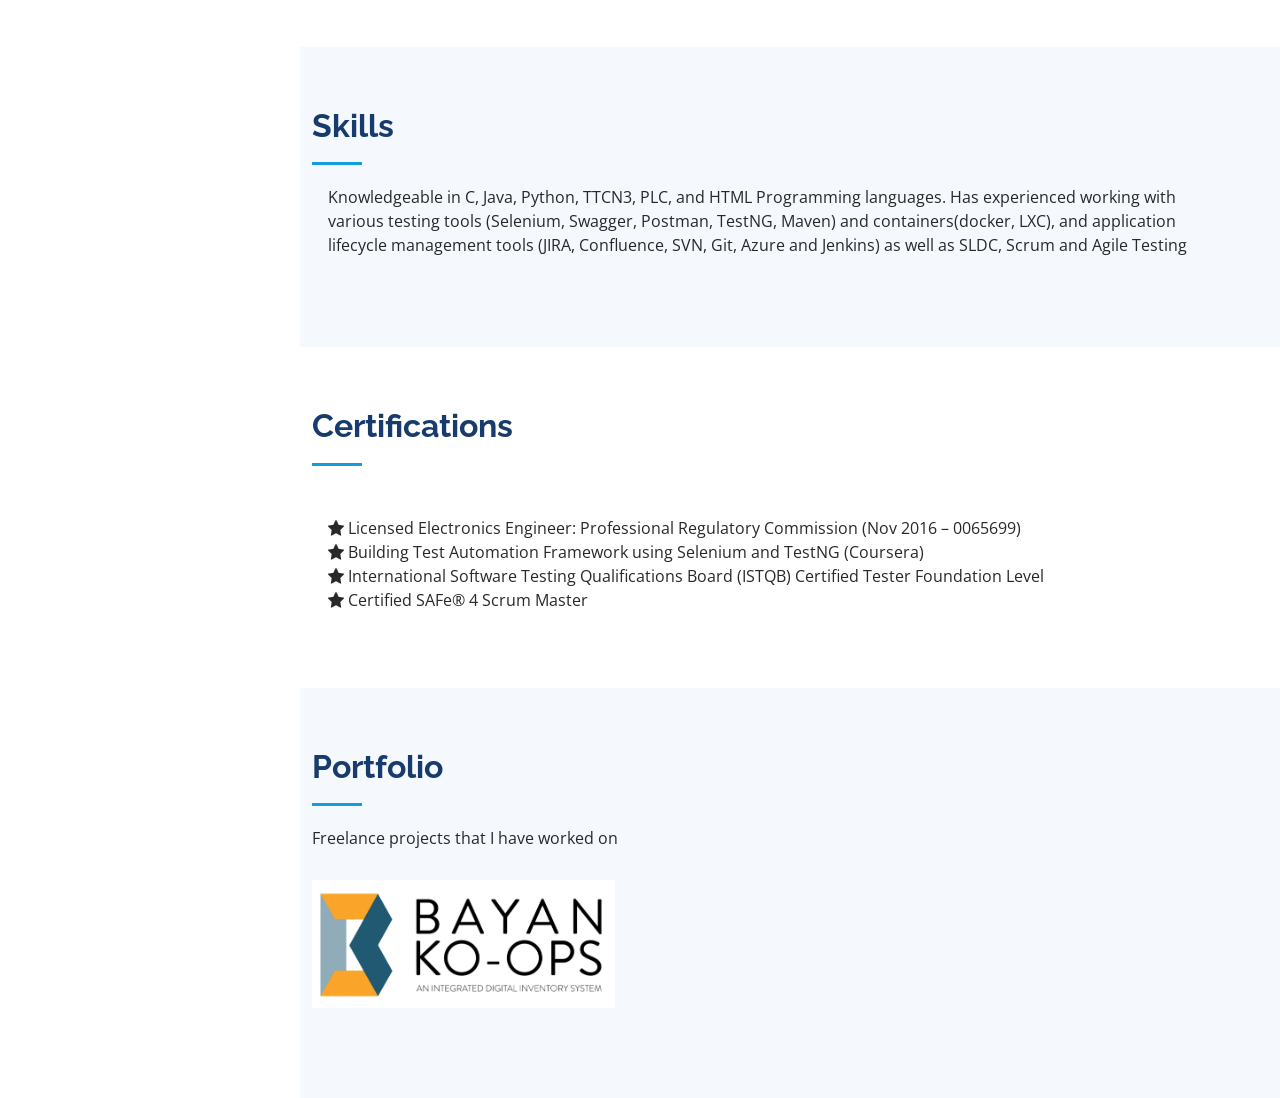
==== commit 1dbb17e7: "adjust mobile view in certs" ====
--- a/index.html
+++ b/index.html
@@ -204,15 +204,13 @@
         <div class="section-title">
           <h2>Certifications</h2>
         </div>
-        <div class="row content col-lg-10">
-          <div class="mx-3" data-aos="fade-in">
-            <ul>
-              <li><i class="bi bi-star-fill"></i>  <span>Licensed Electronics Engineer: Professional Regulatory Commission (Nov 2016 – 0065699)</span></li>
-              <li><i class="bi bi-star-fill"></i>  <span>Building Test Automation Framework using Selenium and TestNG (Coursera)</span></li>
-              <li><i class="bi bi-star-fill"></i>  <span>International Software Testing Qualifications Board (ISTQB) Certified Tester Foundation Level</span></li>
-              <li><i class="bi bi-star-fill"></i>  <span>Certified SAFe® 4 Scrum Master</span></li>
-            </ul>
-          </div>
+        <div class="col-lg-10 mx-3 content" data-aos="fade-in">
+          <ul>
+            <li><i class="bi bi-star-fill"></i>  <span>Licensed Electronics Engineer: Professional Regulatory Commission (Nov 2016 – 0065699)</span></li>
+            <li><i class="bi bi-star-fill"></i>  <span>Building Test Automation Framework using Selenium and TestNG (Coursera)</span></li>
+            <li><i class="bi bi-star-fill"></i>  <span>International Software Testing Qualifications Board (ISTQB) Certified Tester Foundation Level</span></li>
+            <li><i class="bi bi-star-fill"></i>  <span>Certified SAFe® 4 Scrum Master</span></li>
+          </ul>
         </div>
 
       </div>
--- a/assets/css/style.css
+++ b/assets/css/style.css
@@ -334,9 +334,10 @@
   color: #173b6c;
 }
 
-.about .section-title {
+.about .section-title > p {
   text-align: justify;
 }
+
 .about .content ul {
   list-style: none;
   padding: 0;
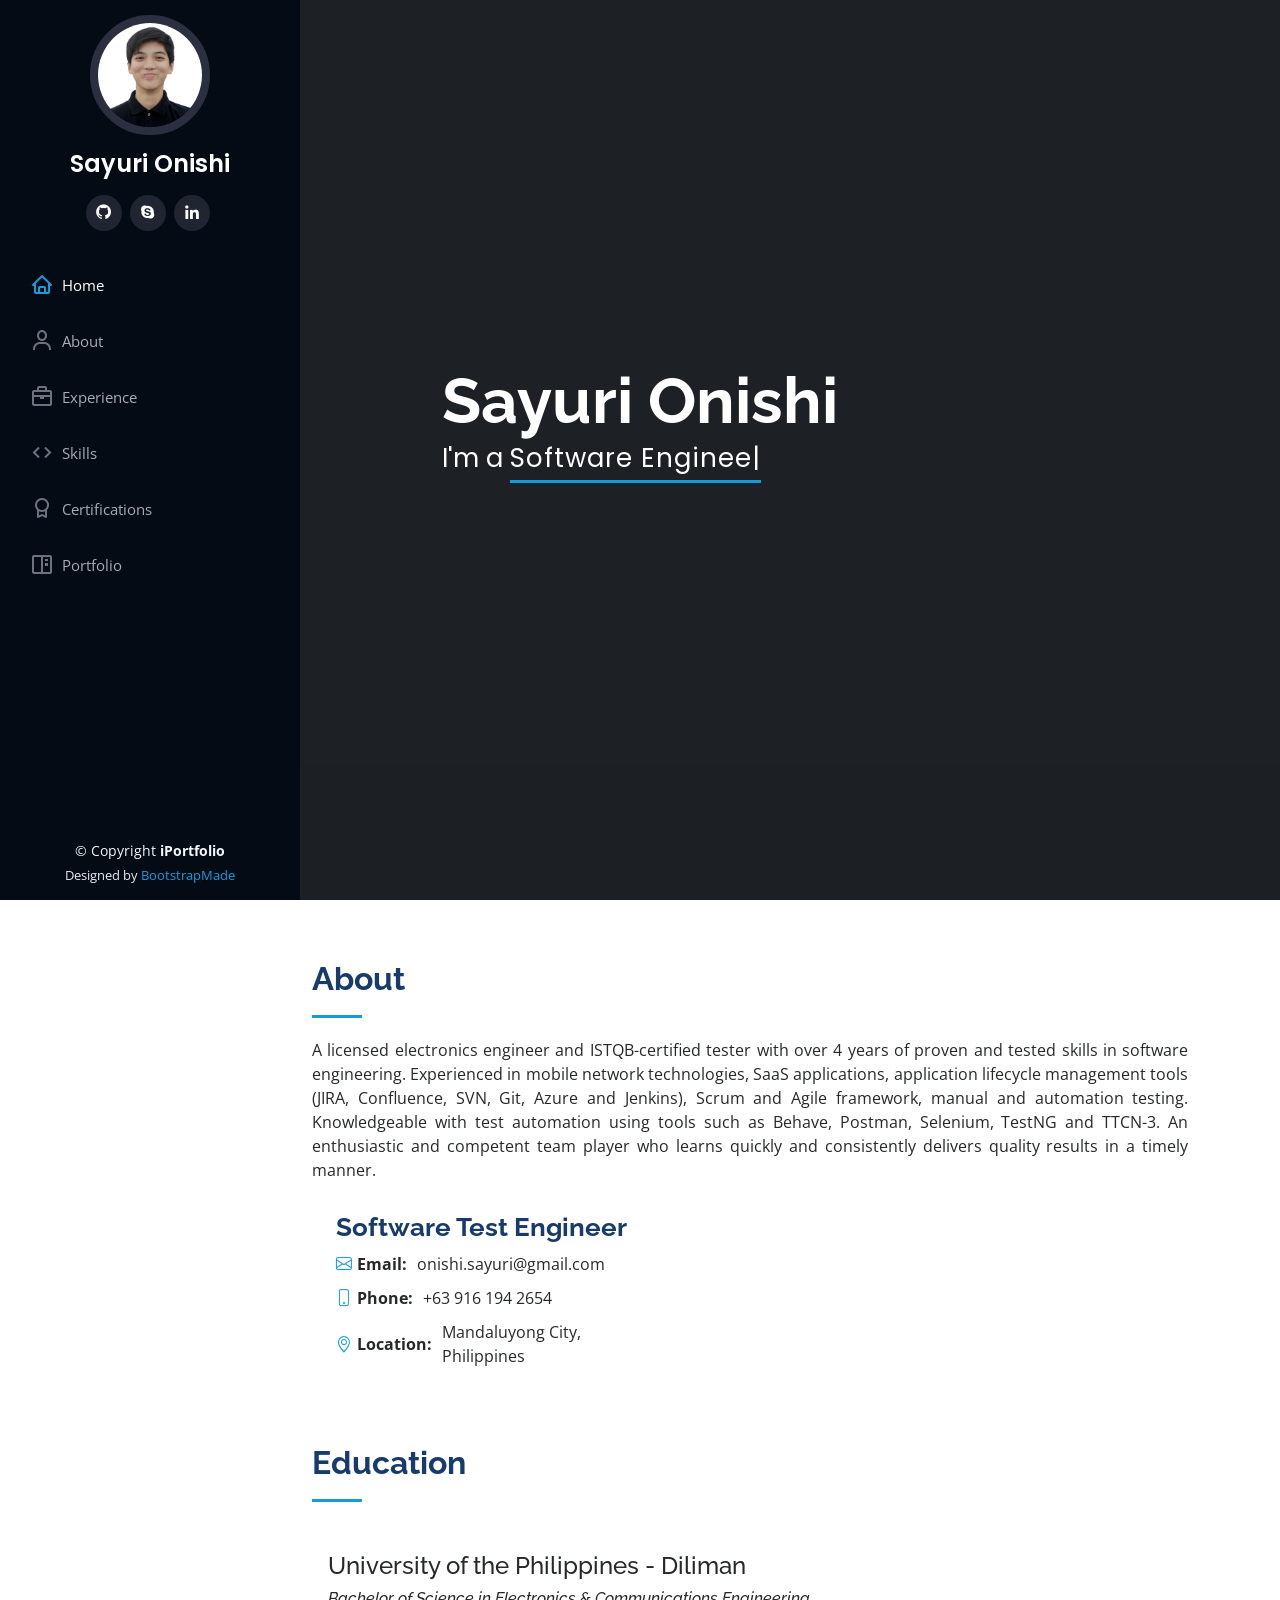
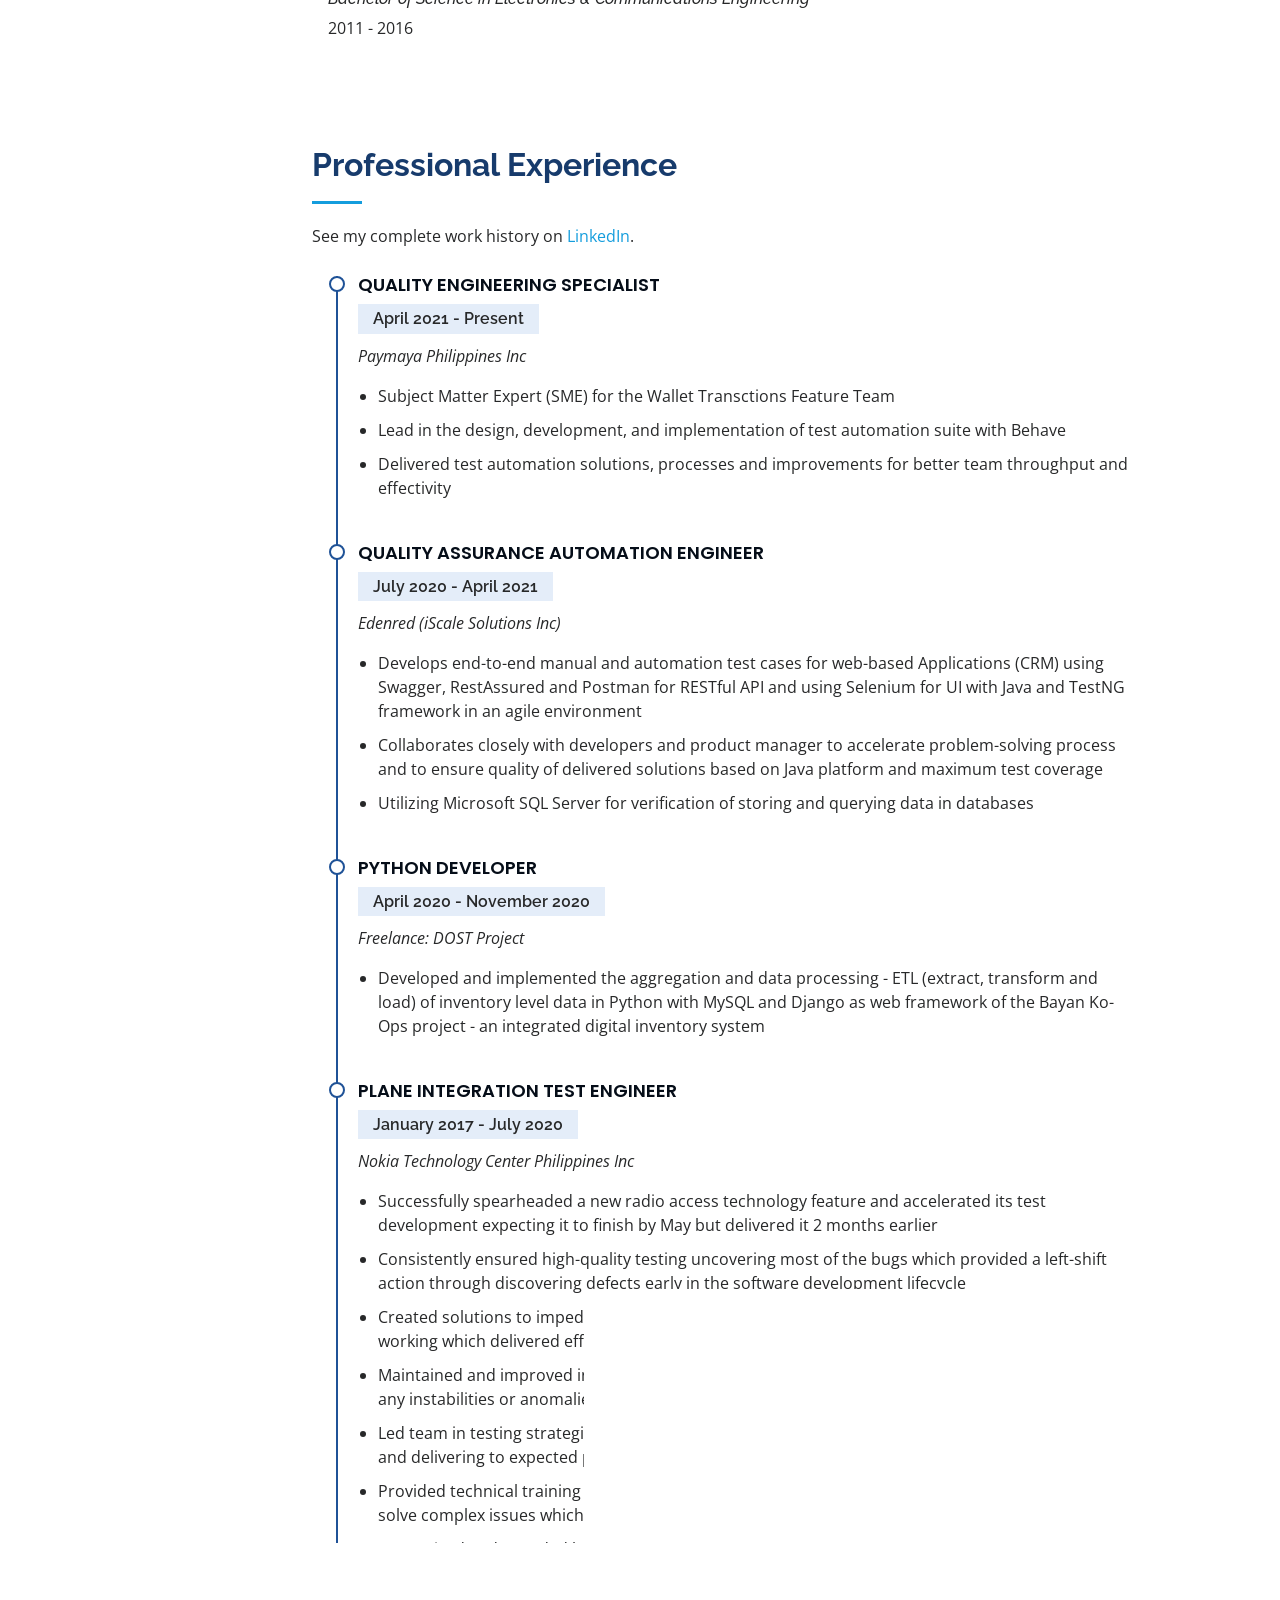
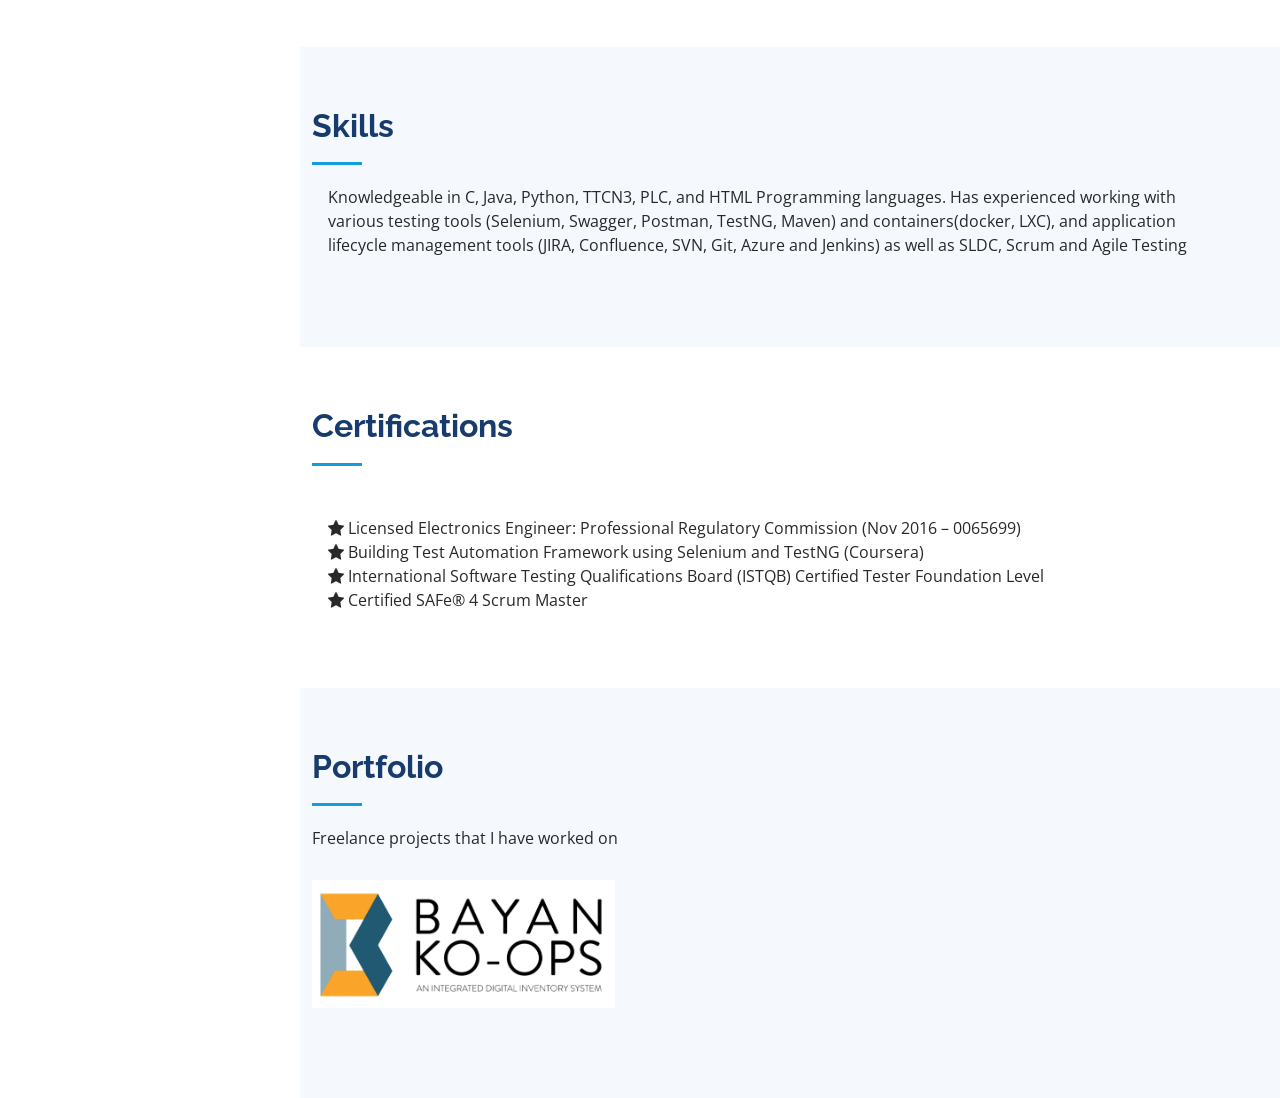
==== commit f1243874: "add media link preview" ====
--- a/index.html
+++ b/index.html
@@ -6,11 +6,12 @@
   <meta content="width=device-width, initial-scale=1.0" name="viewport">
 
   <title>Sayuri Onishi</title>
+  <meta property="og:image" content="assets/img/media-link-preview.png" />
   <meta content="" name="description">
   <meta content="" name="keywords">
-  
+
   <!-- Favicons -->
-  <link href="assets/img/favicon.png" rel="icon">
+  <link href="assets/img/avatar.png" rel="icon">
   <link href="assets/img/apple-touch-icon.png" rel="apple-touch-icon">
 
   <!-- Google Fonts -->
@@ -48,7 +49,7 @@
         <img src="assets/img/profile-img.jpg" alt="" class="img-fluid rounded-circle">
         <h1 class="text-light"><a href="index.html">Sayuri Onishi</a></h1>
         <div class="social-links mt-3 text-center">
-          <a href="https://sayurionishi.github.io/sayurionishi/" class="github"><i class="bx bxl-github"></i></a>  
+          <a href="https://sayurionishi.github.io/sayurionishi/" class="github"><i class="bx bxl-github"></i></a>
           <a href="https://join.skype.com/invite/D8X1lK2JYnkG" class="skype"><i class="bx bxl-skype"></i></a>
           <a href="https://www.linkedin.com/in/sayuri-onishi/" class="linkedin"><i class="bx bxl-linkedin"></i></a>
         </div>
@@ -140,7 +141,7 @@
                 <li>Supervise the assessment of all graphic materials in order to ensure quality and accuracy of the design</li>
                 <li>Oversee the efficient use of production project budgets ranging from $2,000 - $25,000</li> -->
               </ul>
-            </div> 
+            </div>
             <div class="resume-item">
               <h4>Quality Assurance Automation Engineer</h4>
               <h5>July 2020 - April 2021</h5>
@@ -190,12 +191,12 @@
             <p>Knowledgeable in C, Java, Python, TTCN3, PLC, and HTML Programming languages. Has experienced working with various
               testing tools (Selenium, Swagger, Postman, TestNG, Maven) and containers(docker, LXC), and application lifecycle
               management tools (JIRA, Confluence, SVN, Git, Azure and Jenkins) as well as SLDC, Scrum and Agile Testing</p>
-          </div> 
+          </div>
         </div>
       </div>
     </section><!-- End Skills Section -->
 
- 
+
 
     <!-- ======= Services/Ceritifcations Section ======= -->
     <section id="services" class="services">
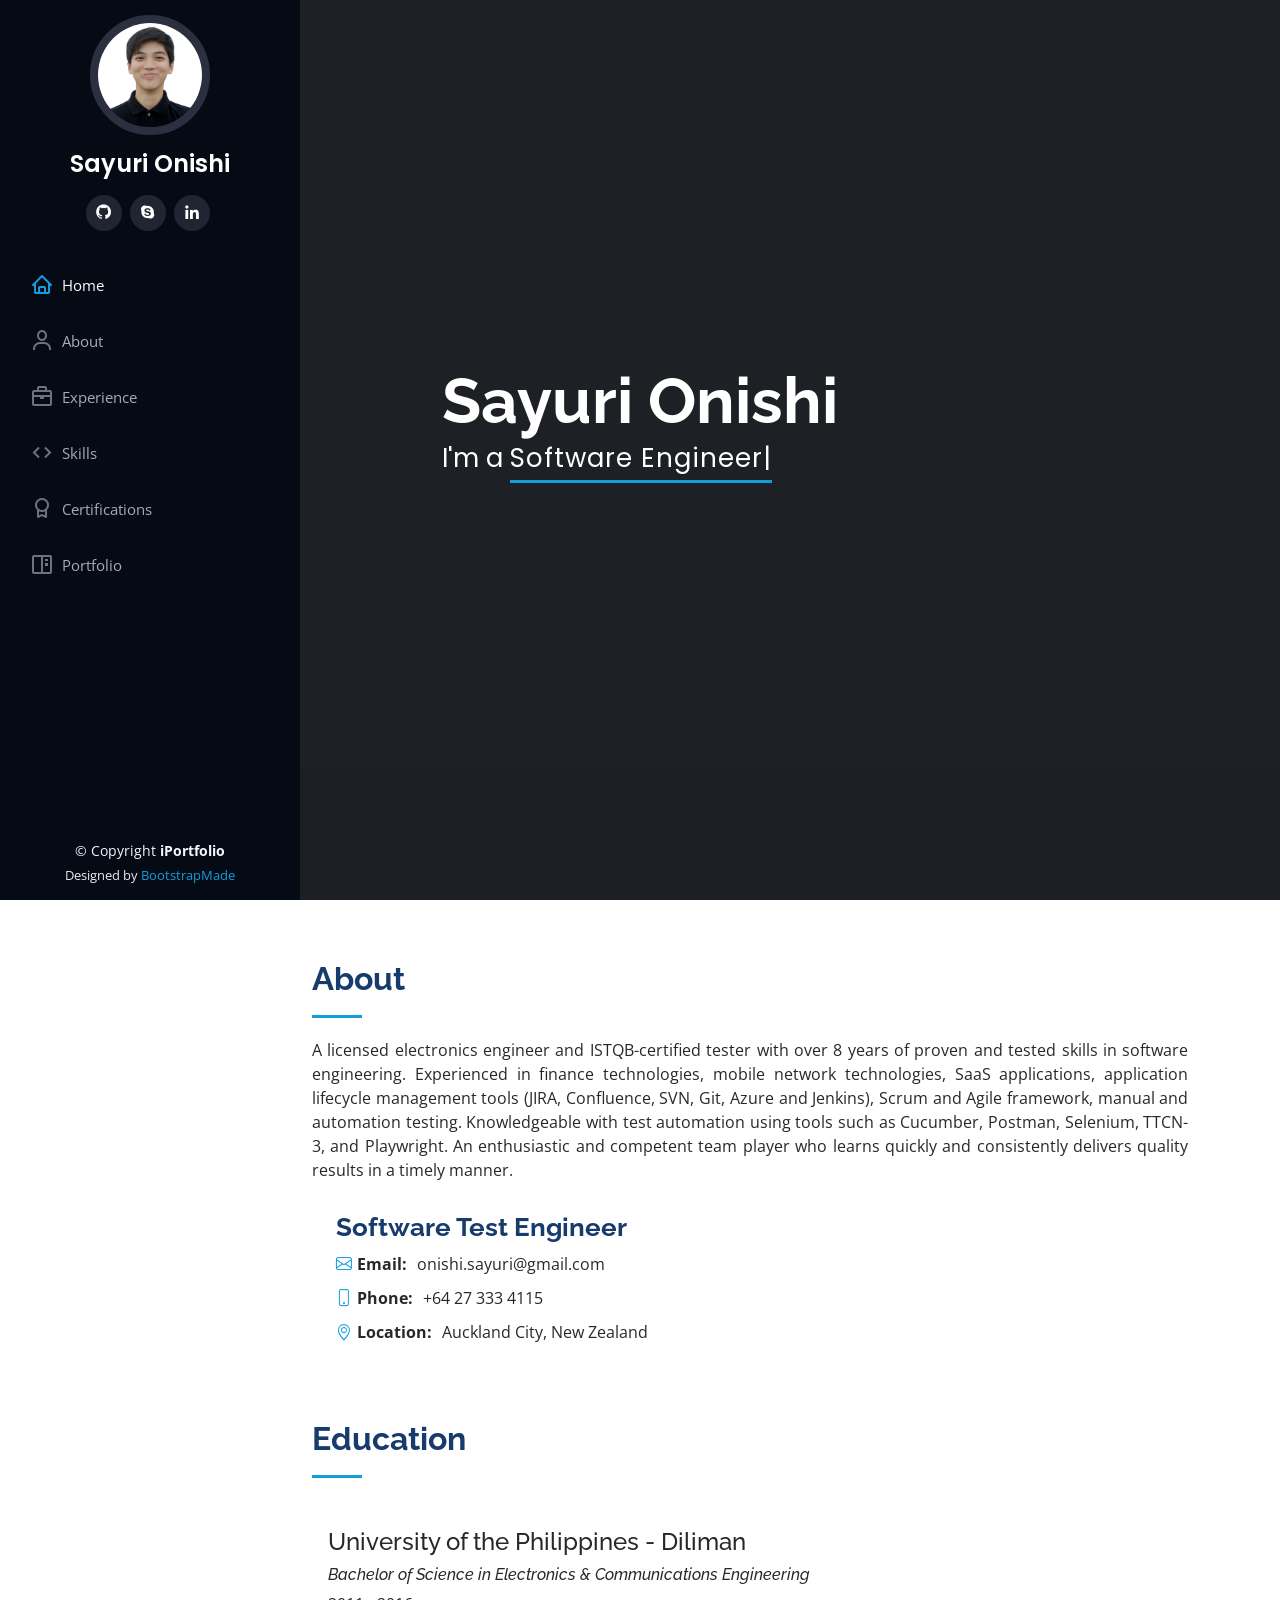
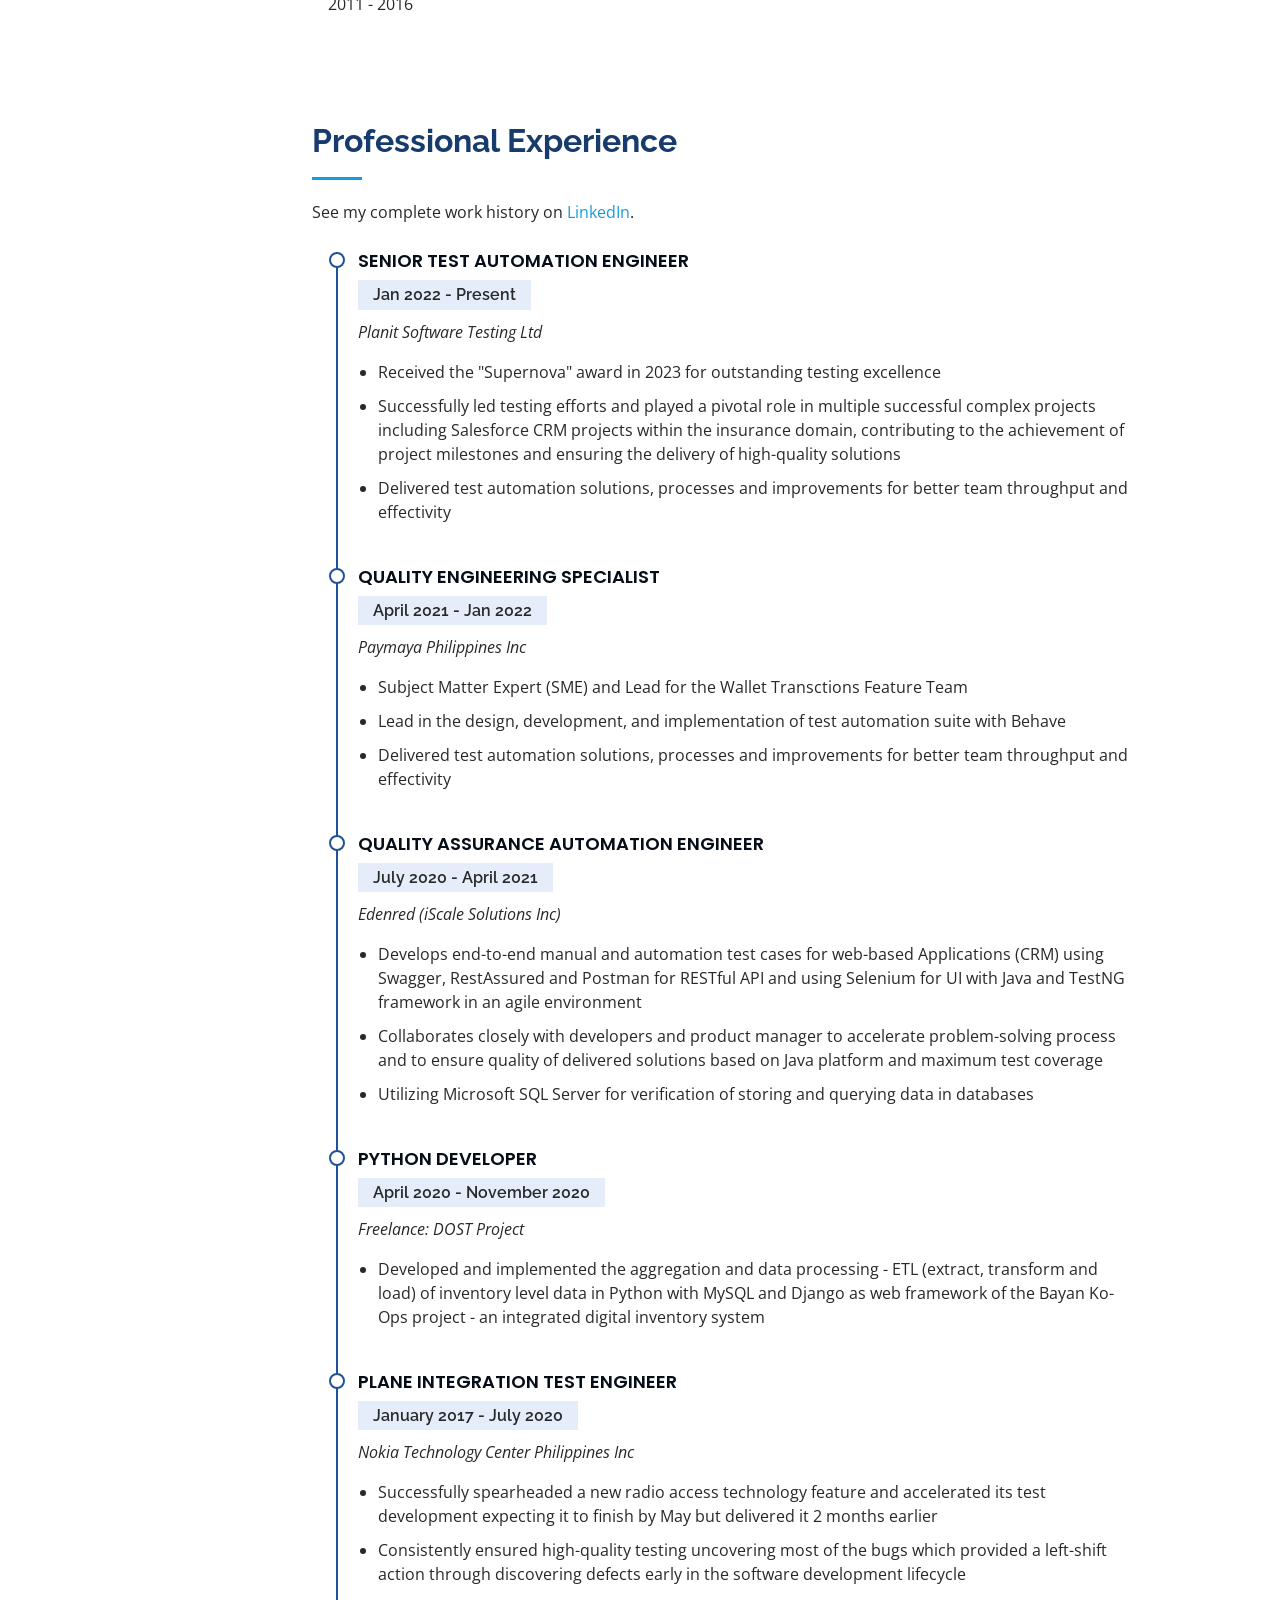
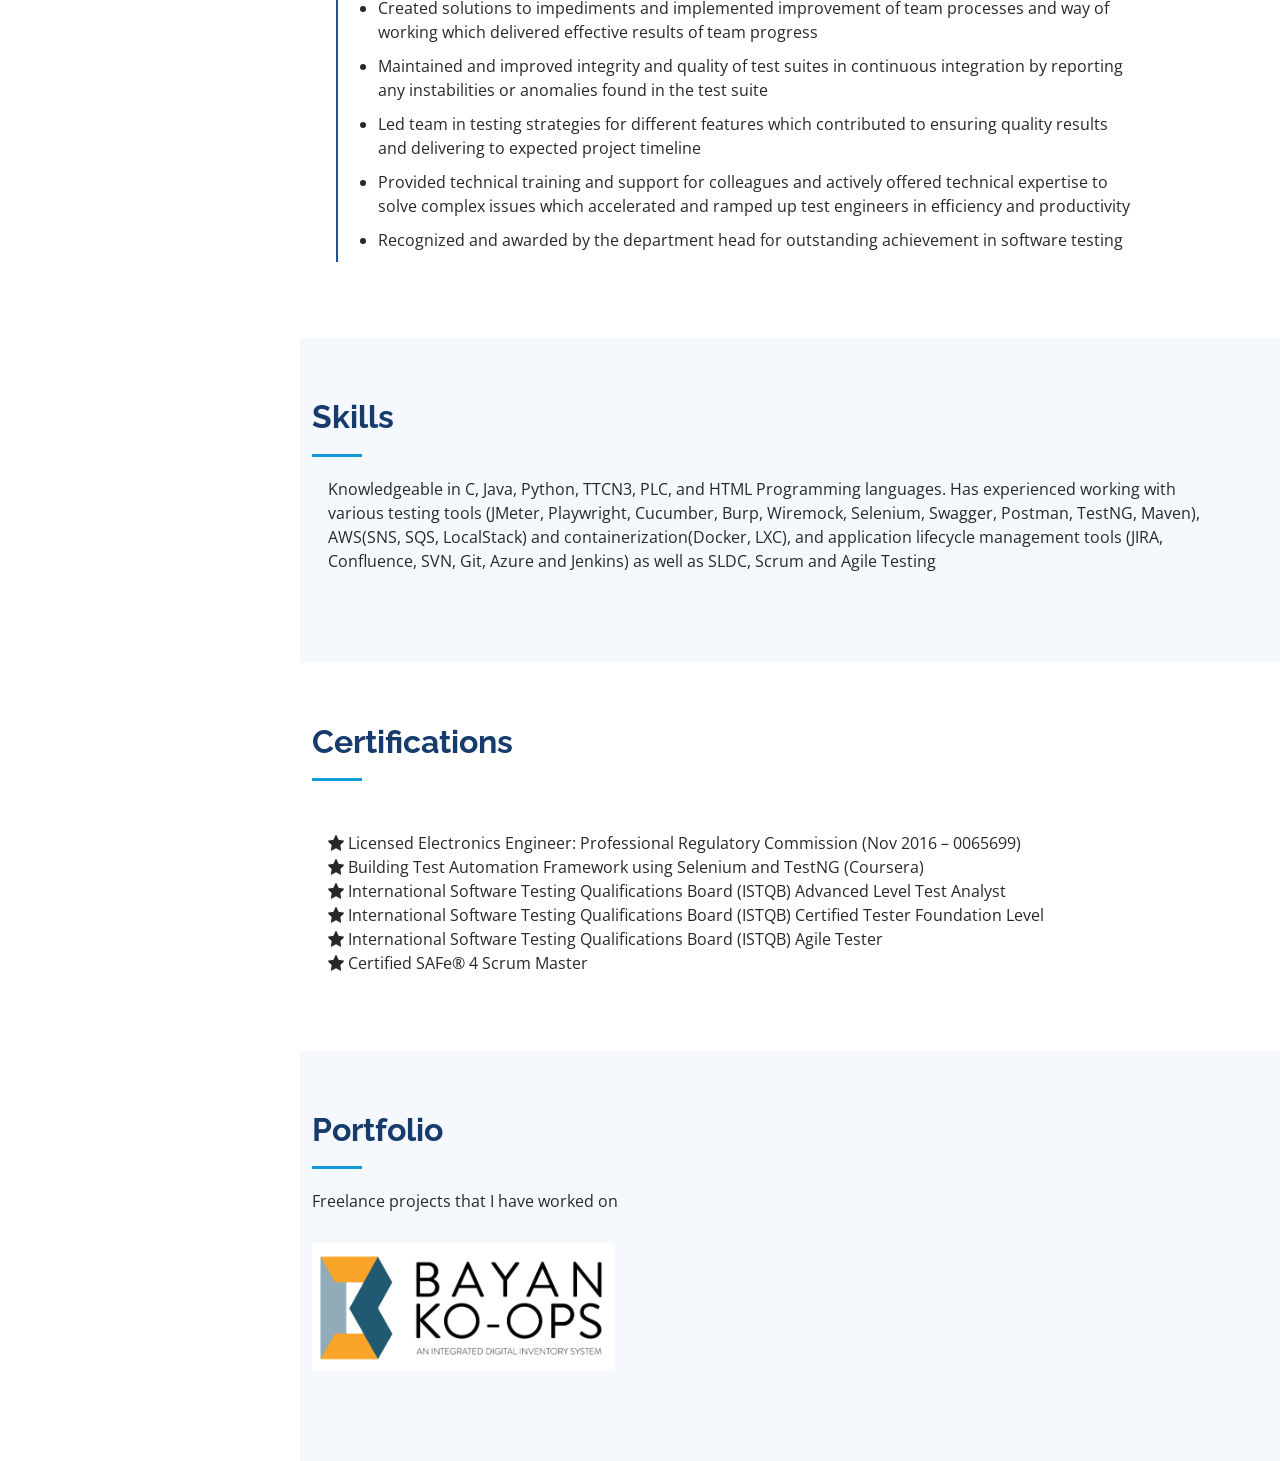
==== commit 5e50909c: "update resume items" ====
--- a/index.html
+++ b/index.html
@@ -84,10 +84,10 @@
 
         <div class="section-title col-lg-11">
           <h2>About</h2>
-          <p>A licensed electronics engineer and ISTQB-certified tester with over 4 years of proven and tested skills in software
-            engineering. Experienced in mobile network technologies, SaaS applications, application lifecycle management tools
+          <p>A licensed electronics engineer and ISTQB-certified tester with over 8 years of proven and tested skills in software
+            engineering. Experienced in finance technologies, mobile network technologies, SaaS applications, application lifecycle management tools
             (JIRA, Confluence, SVN, Git, Azure and Jenkins), Scrum and Agile framework, manual and automation testing.
-            Knowledgeable with test automation using tools such as Behave, Postman, Selenium, TestNG and TTCN-3. An
+            Knowledgeable with test automation using tools such as Cucumber, Postman, Selenium, TTCN-3, and Playwright. An
             enthusiastic and competent team player who learns quickly and consistently delivers quality results in a timely manner.</p>
         </div>
         <div class="col-lg-8 pt-4 pt-lg-0 content mx-4" data-aos="fade-left">
@@ -95,8 +95,8 @@
             <div class="col-lg-6">
               <ul>
                 <li><i class="bi bi-envelope"></i> <strong>Email:</strong> <span>onishi.sayuri@gmail.com</span></li>
-                <li><i class="bi bi-phone"></i> <strong>Phone:</strong> <span>+63 916 194 2654</span></li>
-                <li><i class="bi bi-geo-alt"></i> <strong>Location:</strong> <span>Mandaluyong City, Philippines</span></li>
+                <li><i class="bi bi-phone"></i> <strong>Phone:</strong> <span>+64 27 333 4115</span></li>
+                <li><i class="bi bi-geo-alt"></i> <strong>Location:</strong> <span>Auckland City, New Zealand</span></li>
               </ul>
           </div>
         </div>
@@ -130,11 +130,27 @@
         <div class="row"></div>
           <div class="col-lg-10 mx-4" data-aos="fade-up" data-aos-delay="100">
             <div class="resume-item">
+              <h4>Senior Test Automation Engineer</h4>
+              <h5>Jan 2022 - Present</h5>
+              <p><em>Planit Software Testing Ltd</em></p>
+              <ul>
+                <li>Received the "Supernova" award in 2023 for outstanding testing excellence</li>
+                <li>Successfully led testing efforts and played a pivotal role in multiple successful complex
+                  projects including Salesforce CRM projects within the insurance domain, contributing to
+                  the achievement of project milestones and ensuring the delivery of high-quality
+                  solutions</li>
+                <li>Delivered test automation solutions, processes and improvements for better team throughput and effectivity</li>
+               <!--- <li>Delegate tasks to the 7 members of the design team and provide counsel on all aspects of the project. </li>
+                <li>Supervise the assessment of all graphic materials in order to ensure quality and accuracy of the design</li>
+                <li>Oversee the efficient use of production project budgets ranging from $2,000 - $25,000</li> -->
+              </ul>
+            </div>
+            <div class="resume-item">
               <h4>Quality Engineering Specialist</h4>
-              <h5>April 2021 - Present</h5>
+              <h5>April 2021 - Jan 2022</h5>
               <p><em>Paymaya Philippines Inc</em></p>
               <ul>
-                <li>Subject Matter Expert (SME) for the Wallet Transctions Feature Team</li>
+                <li>Subject Matter Expert (SME) and Lead for the Wallet Transctions Feature Team</li>
                 <li>Lead in the design, development, and implementation of test automation suite with Behave</li>
                 <li>Delivered test automation solutions, processes and improvements for better team throughput and effectivity</li>
                <!--- <li>Delegate tasks to the 7 members of the design team and provide counsel on all aspects of the project. </li>
@@ -189,8 +205,9 @@
           <h2>Skills</h2>
           <div class="col-lg-11 mx-3" data-aos="fade-in">
             <p>Knowledgeable in C, Java, Python, TTCN3, PLC, and HTML Programming languages. Has experienced working with various
-              testing tools (Selenium, Swagger, Postman, TestNG, Maven) and containers(docker, LXC), and application lifecycle
-              management tools (JIRA, Confluence, SVN, Git, Azure and Jenkins) as well as SLDC, Scrum and Agile Testing</p>
+              testing tools (JMeter, Playwright, Cucumber, Burp, Wiremock, Selenium, Swagger, Postman, TestNG, Maven), AWS(SNS, SQS, LocalStack)
+              and containerization(Docker, LXC), and application lifecycle management tools (JIRA, Confluence, SVN, Git, Azure and Jenkins)
+              as well as SLDC, Scrum and Agile Testing</p>
           </div>
         </div>
       </div>
@@ -209,7 +226,9 @@
           <ul>
             <li><i class="bi bi-star-fill"></i>  <span>Licensed Electronics Engineer: Professional Regulatory Commission (Nov 2016 – 0065699)</span></li>
             <li><i class="bi bi-star-fill"></i>  <span>Building Test Automation Framework using Selenium and TestNG (Coursera)</span></li>
+            <li><i class="bi bi-star-fill"></i>  <span>International Software Testing Qualifications Board (ISTQB) Advanced Level Test Analyst</span></li>
             <li><i class="bi bi-star-fill"></i>  <span>International Software Testing Qualifications Board (ISTQB) Certified Tester Foundation Level</span></li>
+            <li><i class="bi bi-star-fill"></i>  <span>International Software Testing Qualifications Board (ISTQB) Agile Tester</span></li>
             <li><i class="bi bi-star-fill"></i>  <span>Certified SAFe® 4 Scrum Master</span></li>
           </ul>
         </div>
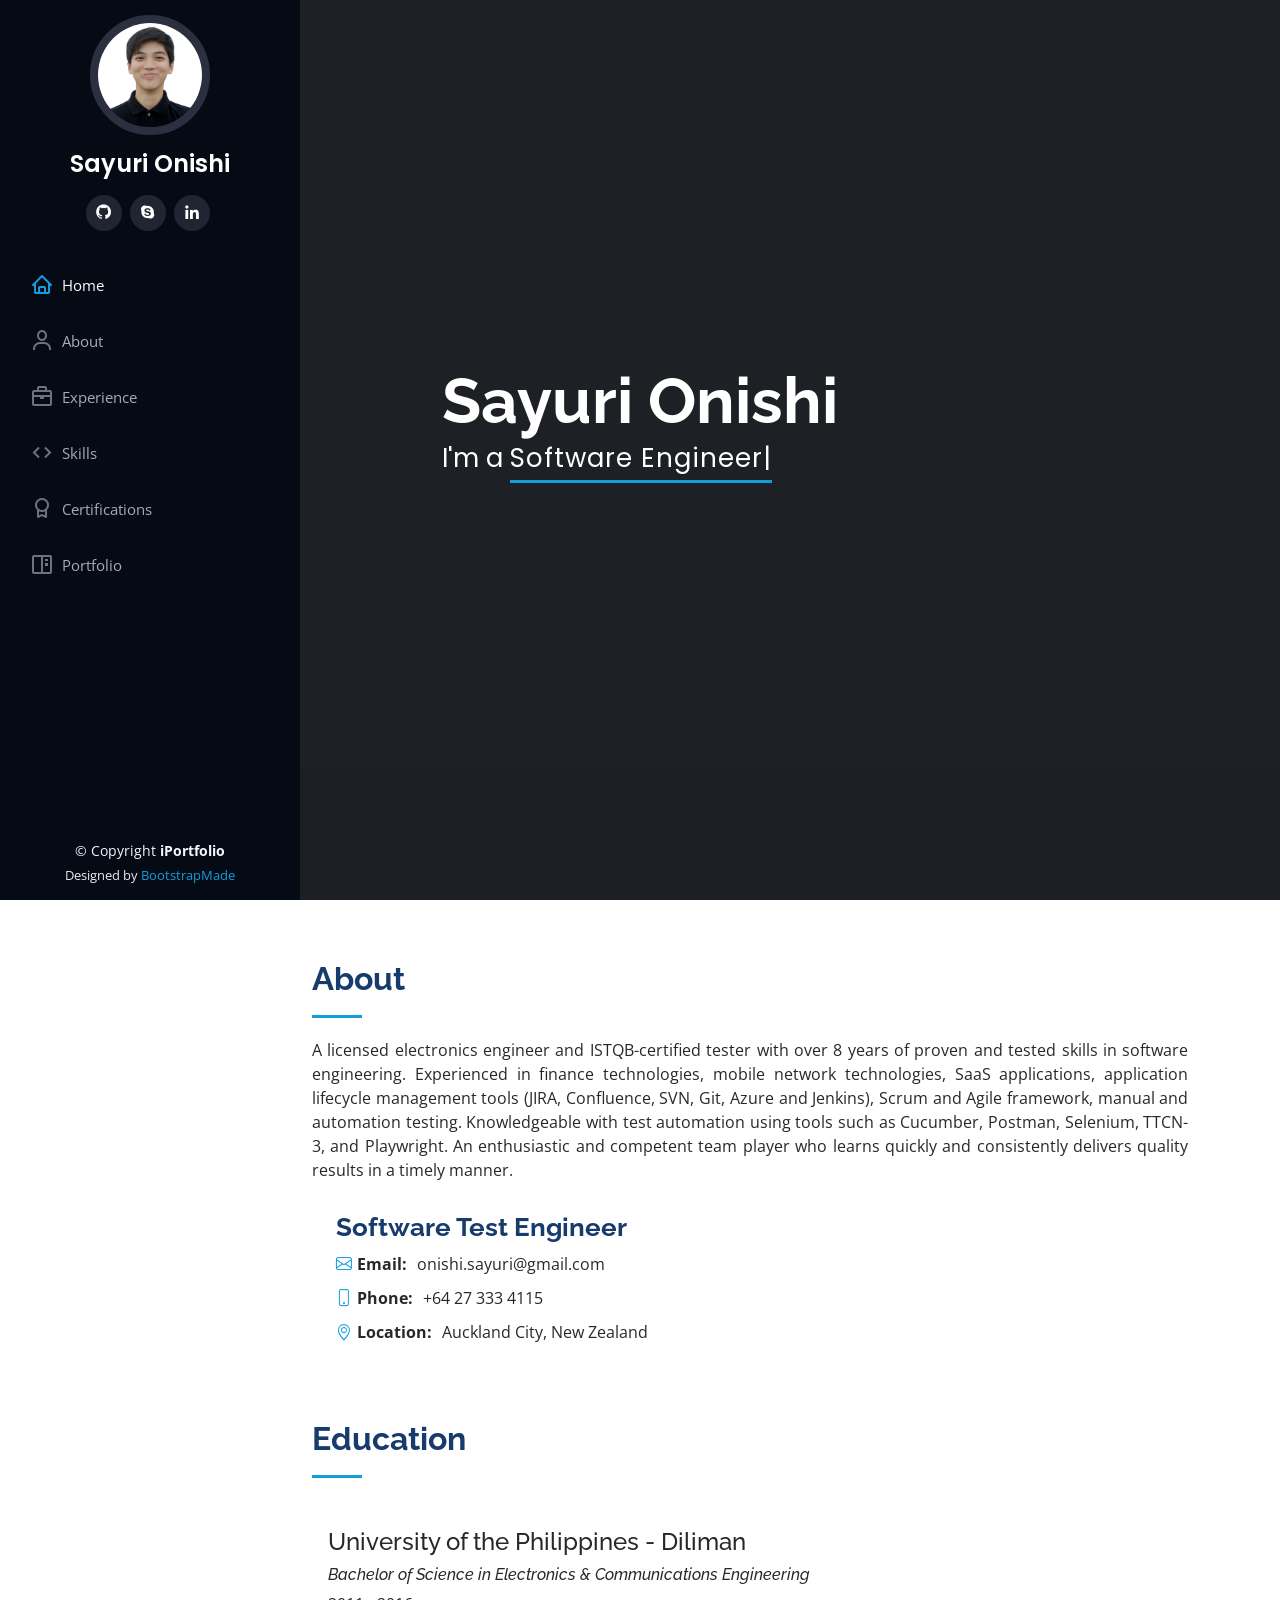
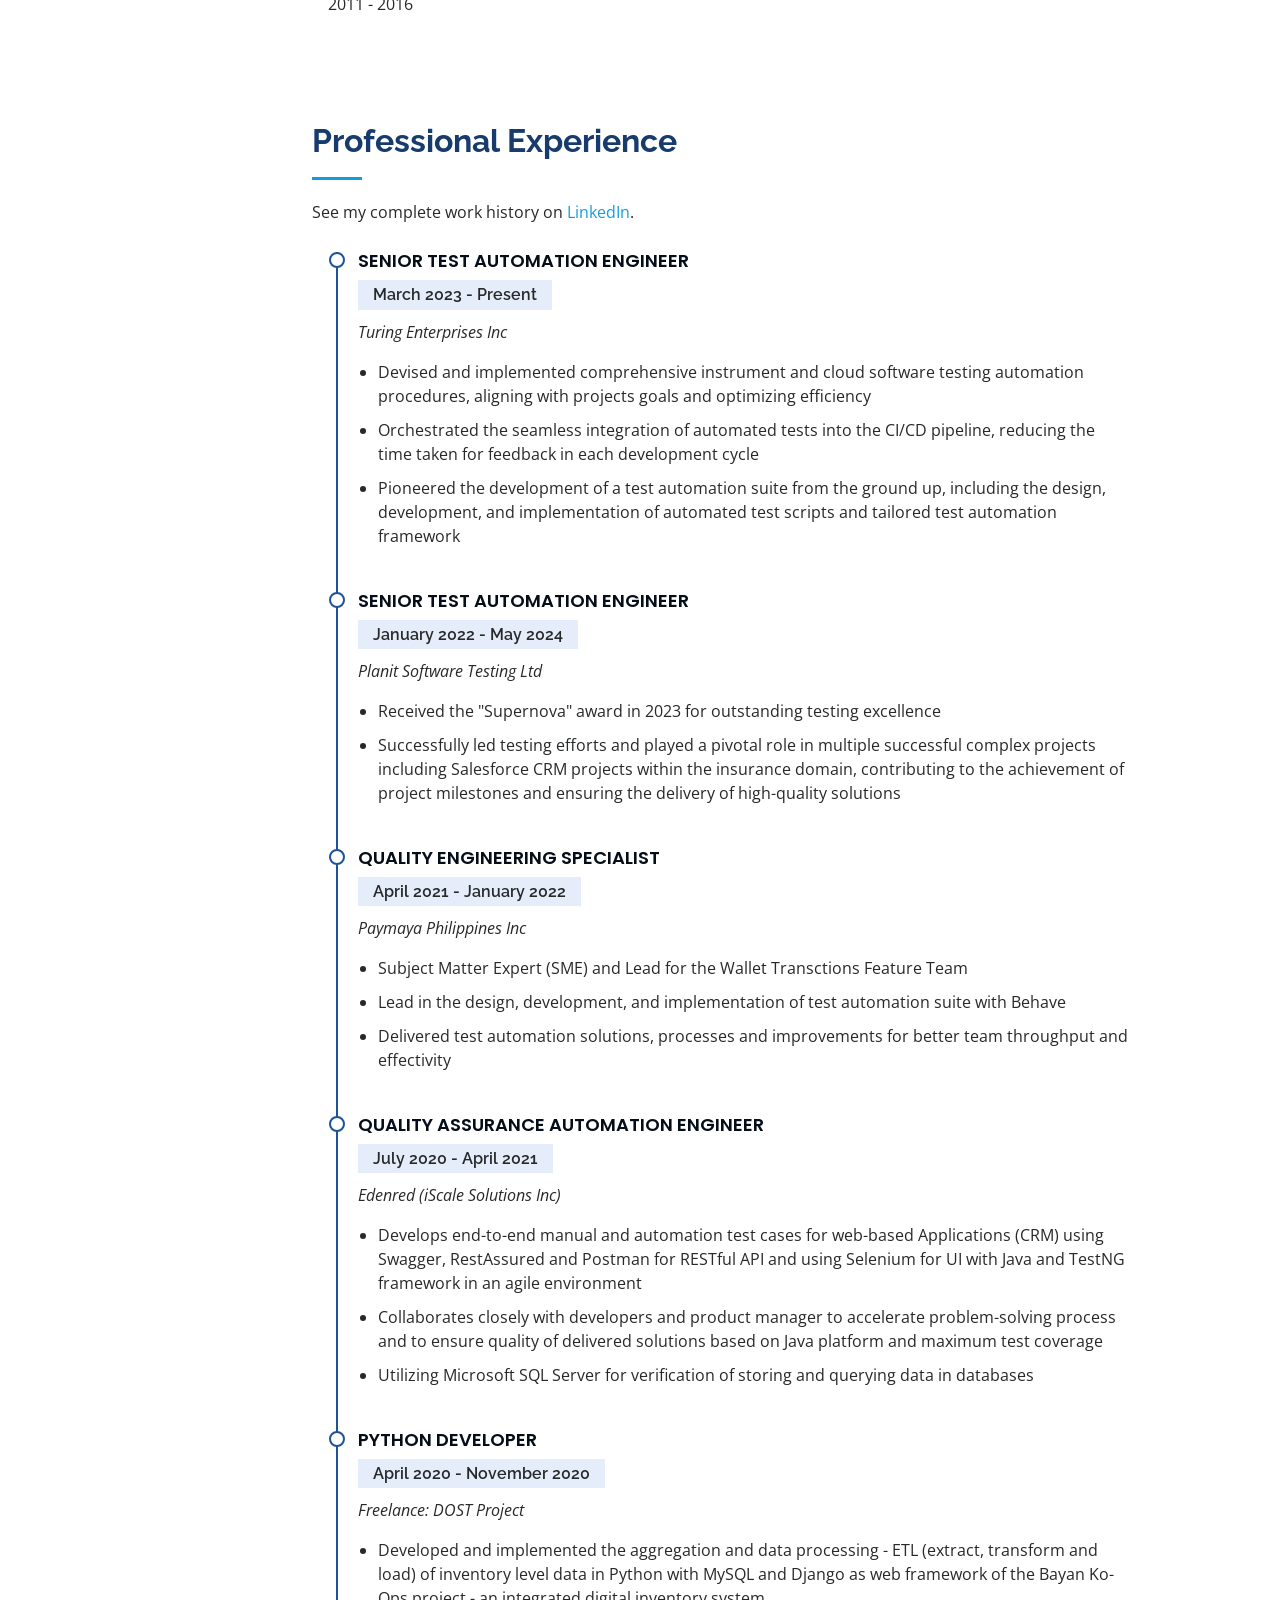
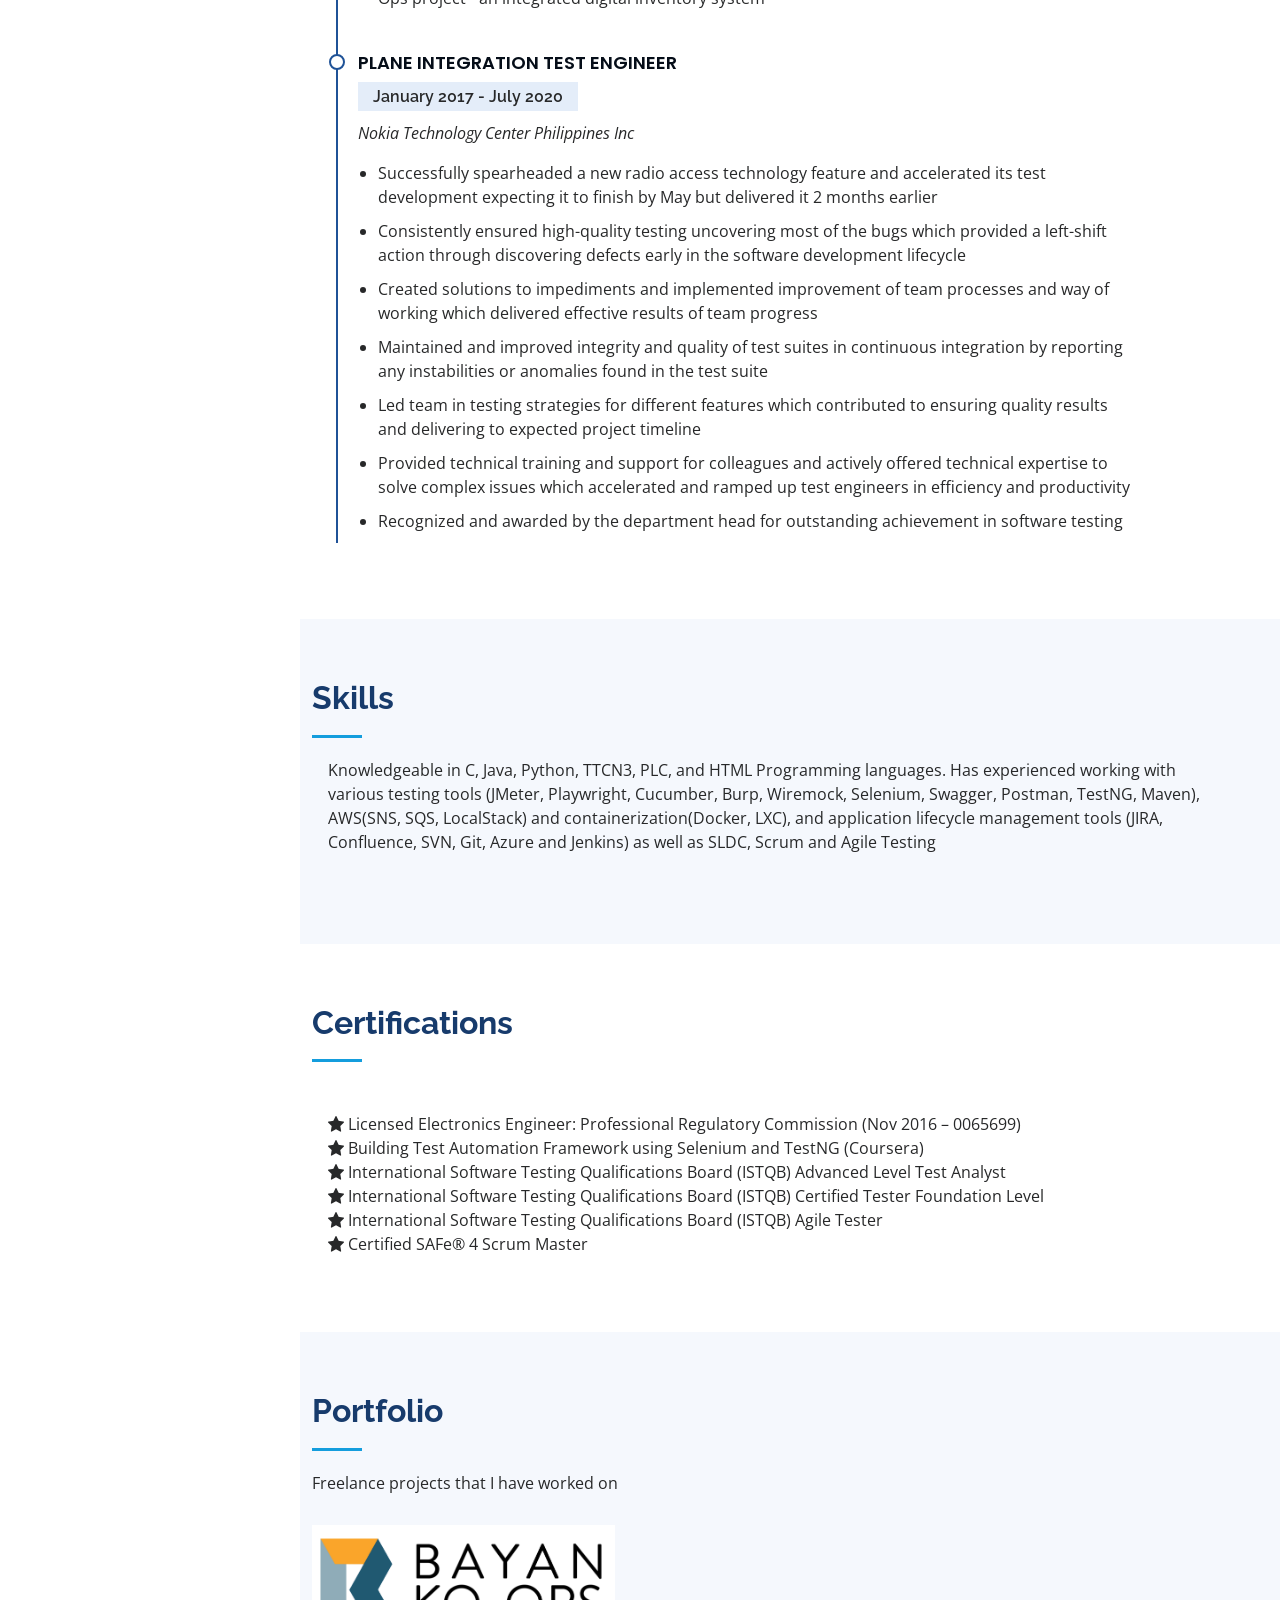
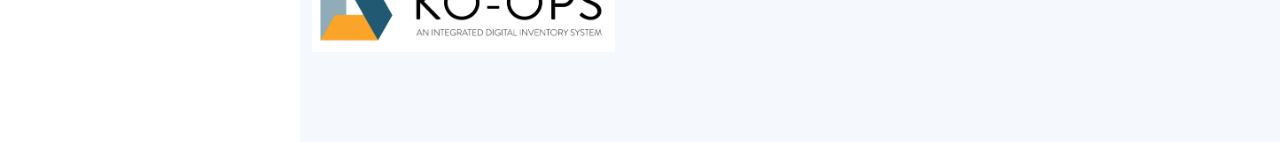
==== commit 35d49fad: "add turing resume item" ====
--- a/index.html
+++ b/index.html
@@ -131,7 +131,24 @@
           <div class="col-lg-10 mx-4" data-aos="fade-up" data-aos-delay="100">
             <div class="resume-item">
               <h4>Senior Test Automation Engineer</h4>
-              <h5>Jan 2022 - Present</h5>
+              <h5>March 2023 - Present</h5>
+              <p><em>Turing Enterprises Inc</em></p>
+              <ul>
+                <li>Devised and implemented comprehensive instrument and cloud software testing
+                  automation procedures, aligning with projects goals and optimizing efficiency</li>
+                <li>Orchestrated the seamless integration of automated tests into the CI/CD pipeline,
+                  reducing the time taken for feedback in each development cycle</li>
+                <li>Pioneered the development of a test automation suite from the ground up, including the
+                  design, development, and implementation of automated test scripts and tailored test
+                  automation framework</li>
+               <!--- <li>Delegate tasks to the 7 members of the design team and provide counsel on all aspects of the project. </li>
+                <li>Supervise the assessment of all graphic materials in order to ensure quality and accuracy of the design</li>
+                <li>Oversee the efficient use of production project budgets ranging from $2,000 - $25,000</li> -->
+              </ul>
+            </div>
+            <div class="resume-item">
+              <h4>Senior Test Automation Engineer</h4>
+              <h5>January 2022 - May 2024</h5>
               <p><em>Planit Software Testing Ltd</em></p>
               <ul>
                 <li>Received the "Supernova" award in 2023 for outstanding testing excellence</li>
@@ -139,7 +156,6 @@
                   projects including Salesforce CRM projects within the insurance domain, contributing to
                   the achievement of project milestones and ensuring the delivery of high-quality
                   solutions</li>
-                <li>Delivered test automation solutions, processes and improvements for better team throughput and effectivity</li>
                <!--- <li>Delegate tasks to the 7 members of the design team and provide counsel on all aspects of the project. </li>
                 <li>Supervise the assessment of all graphic materials in order to ensure quality and accuracy of the design</li>
                 <li>Oversee the efficient use of production project budgets ranging from $2,000 - $25,000</li> -->
@@ -147,7 +163,7 @@
             </div>
             <div class="resume-item">
               <h4>Quality Engineering Specialist</h4>
-              <h5>April 2021 - Jan 2022</h5>
+              <h5>April 2021 - January 2022</h5>
               <p><em>Paymaya Philippines Inc</em></p>
               <ul>
                 <li>Subject Matter Expert (SME) and Lead for the Wallet Transctions Feature Team</li>
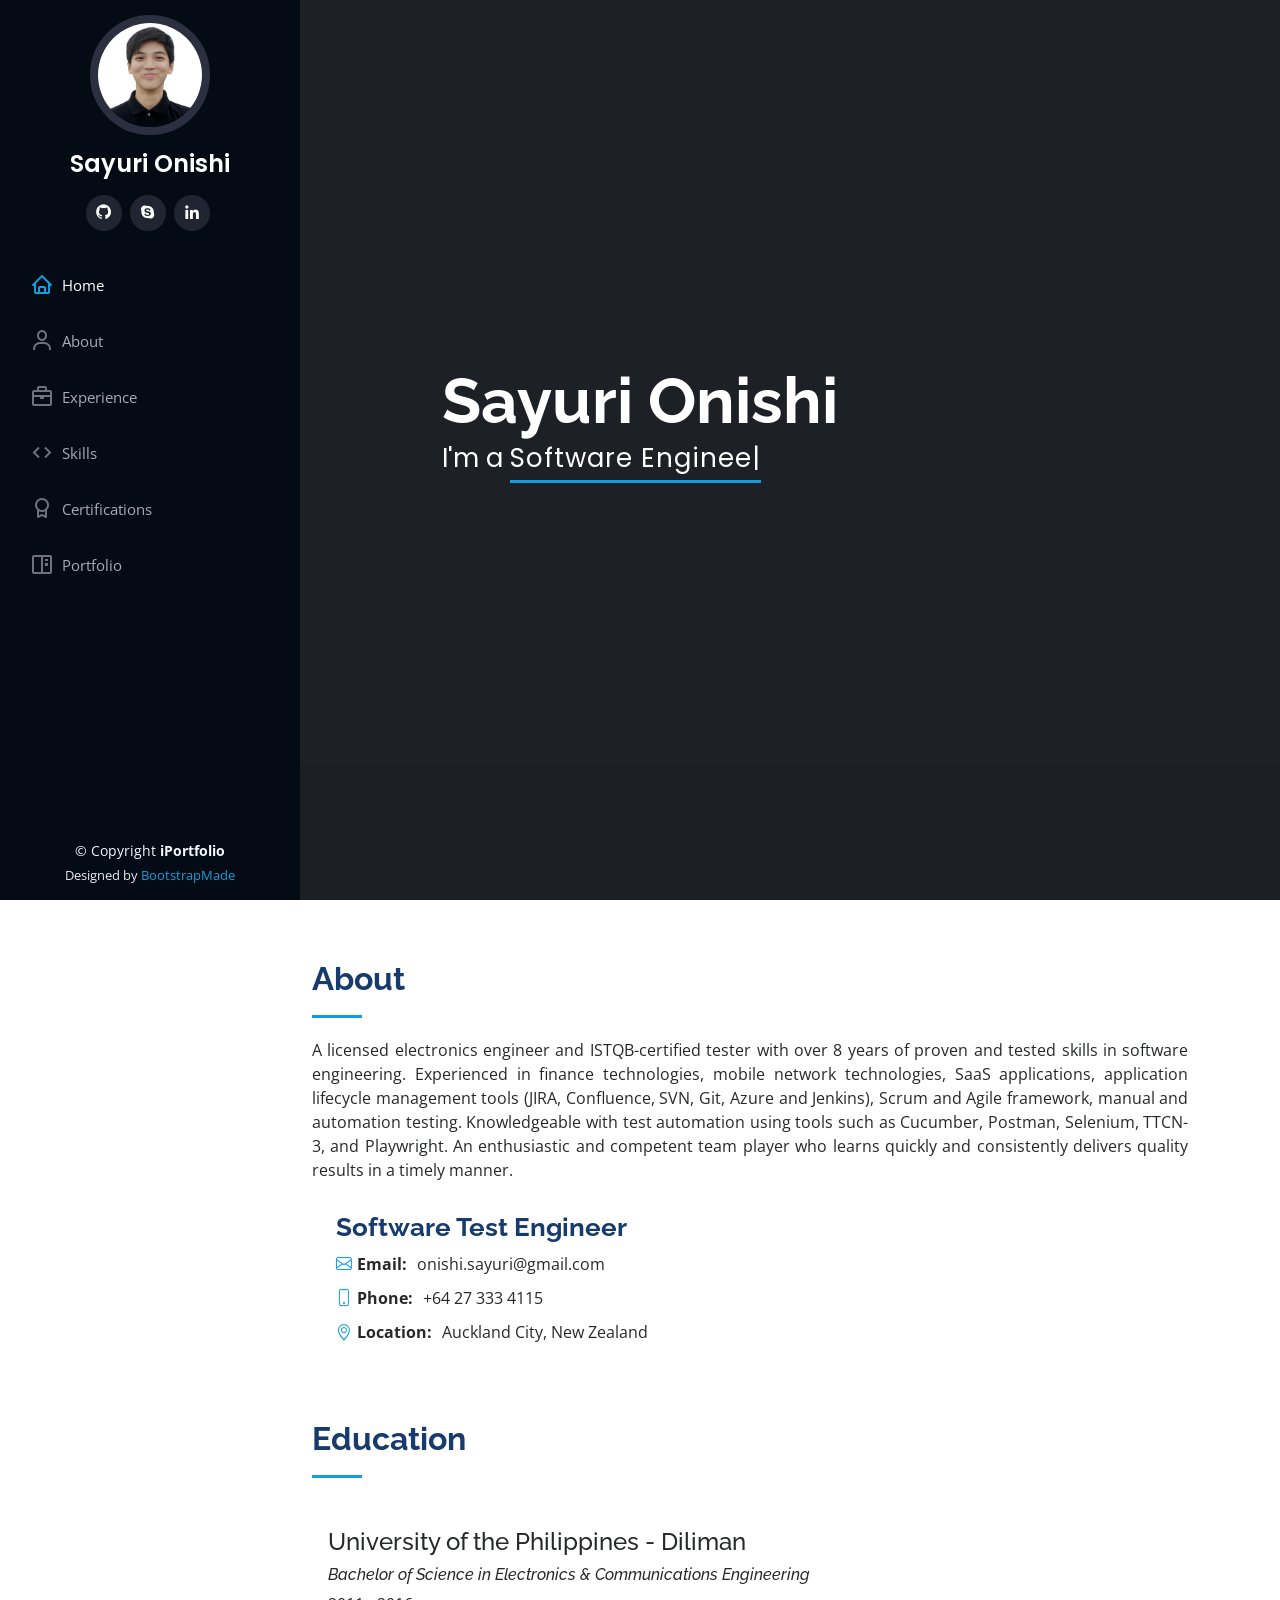
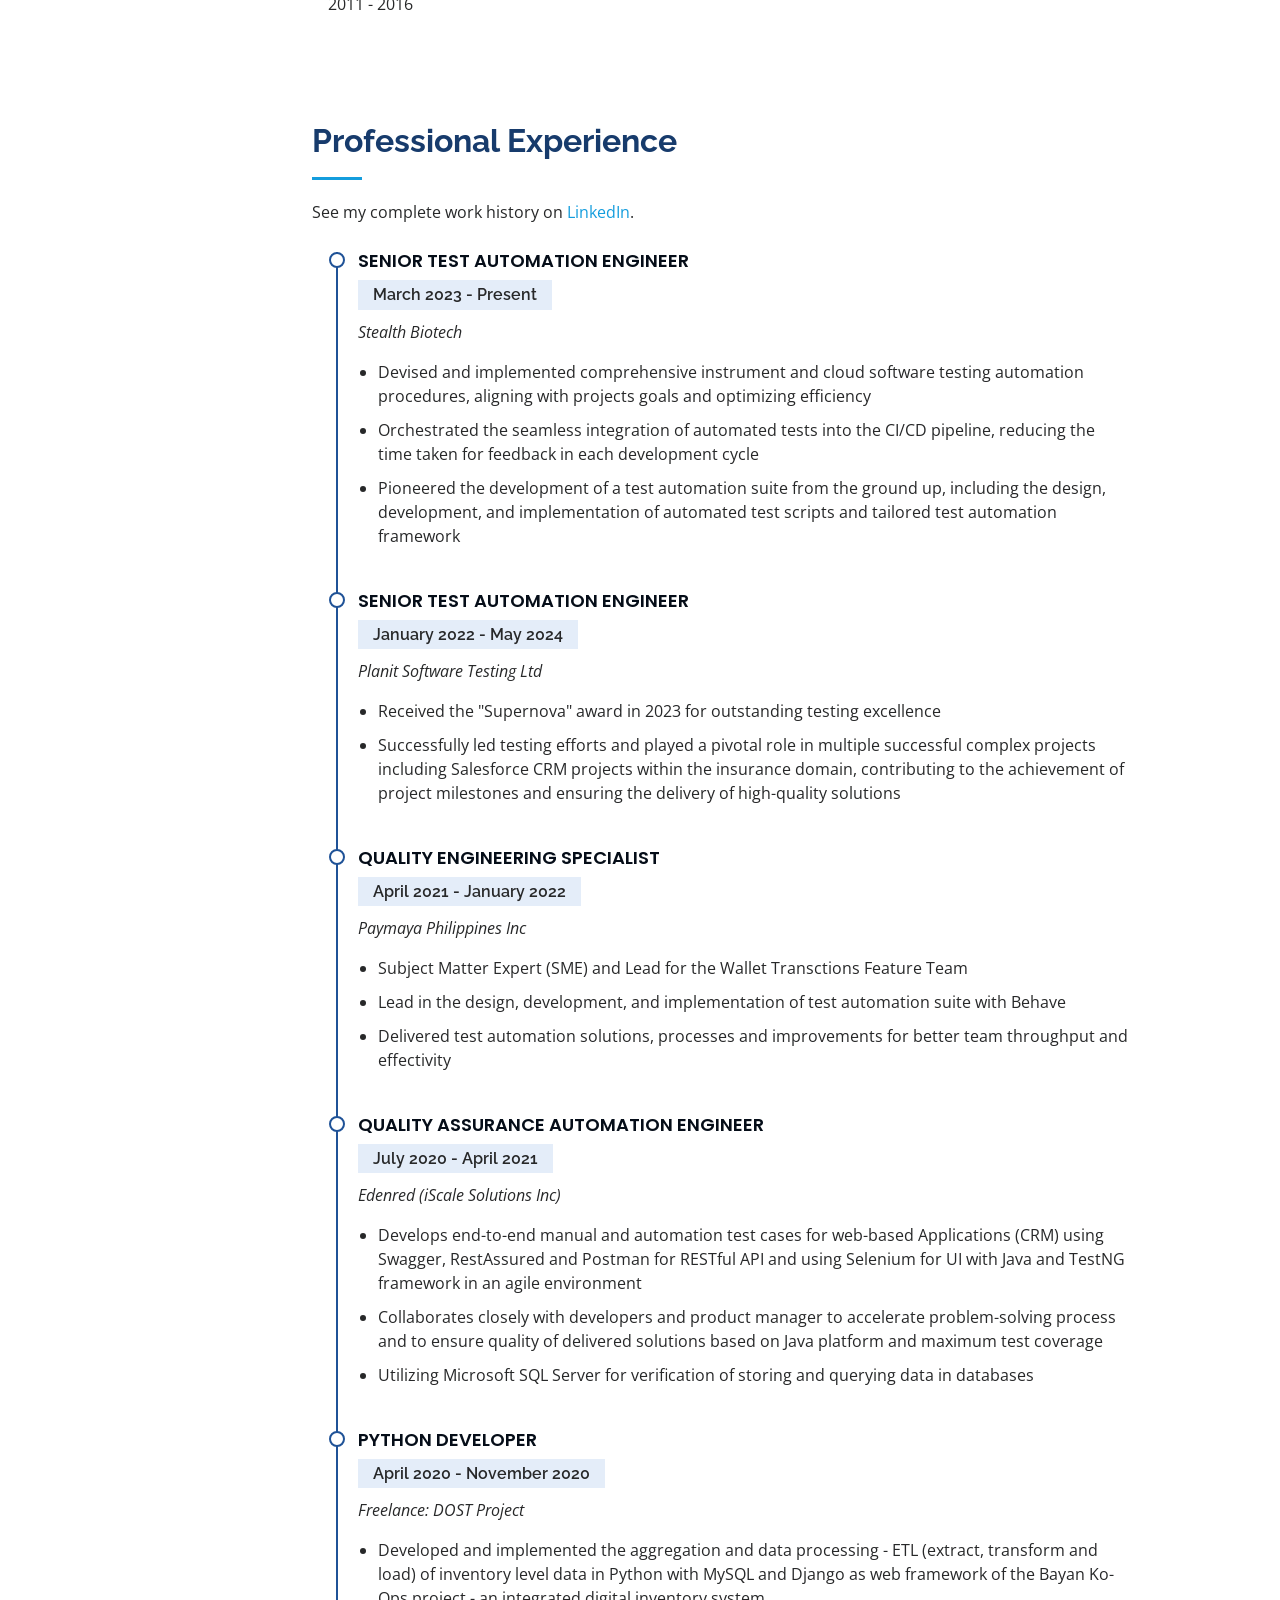
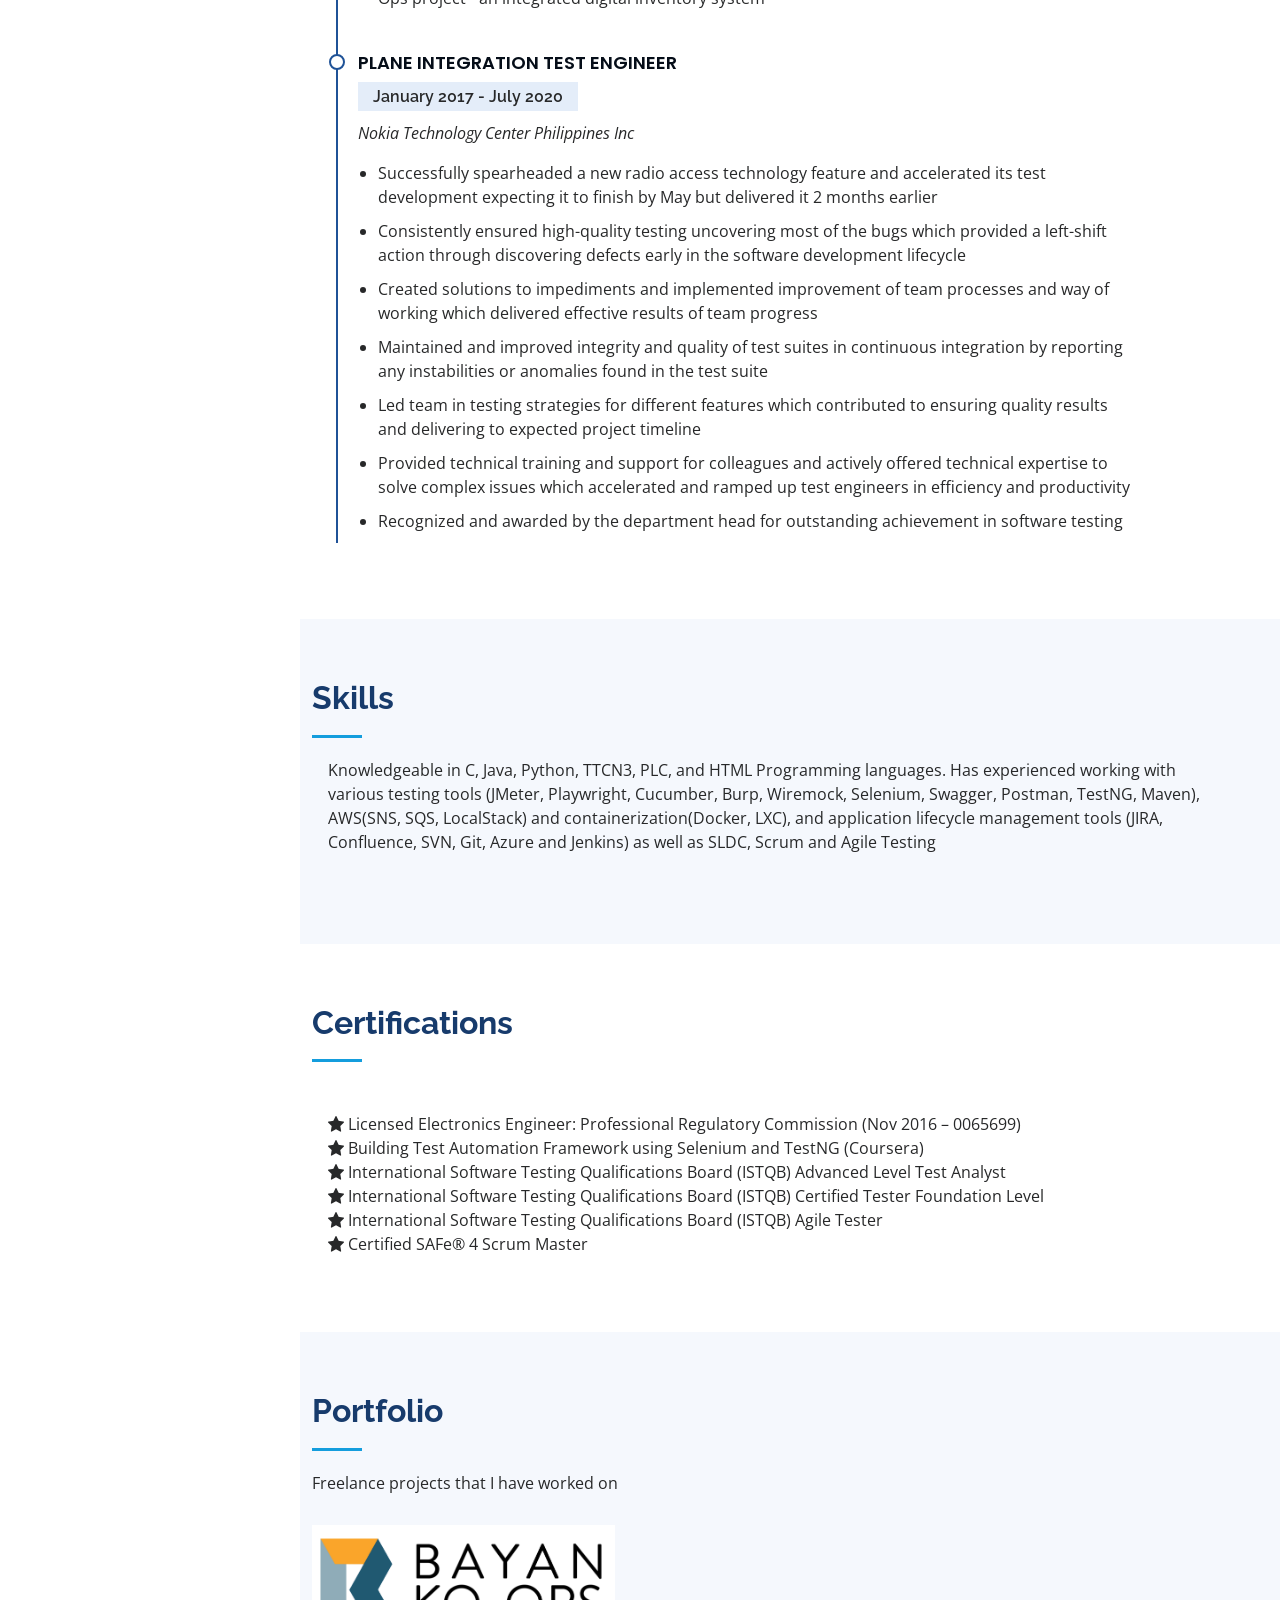
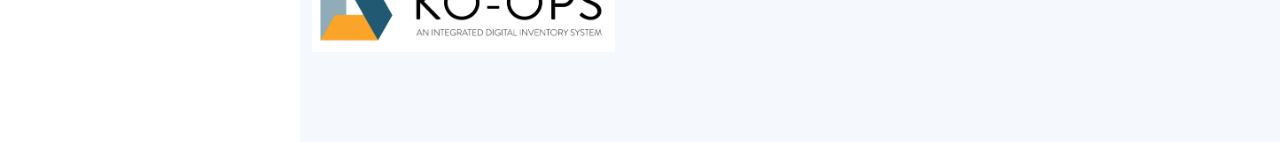
==== commit 1b84211b: "update favicon icons" ====
--- a/index.html
+++ b/index.html
@@ -12,7 +12,7 @@
 
   <!-- Favicons -->
   <link href="assets/img/avatar.png" rel="icon">
-  <link href="assets/img/apple-touch-icon.png" rel="apple-touch-icon">
+  <link href="assets/img/logo-favicon.png" rel="apple-touch-icon">
 
   <!-- Google Fonts -->
   <link href="https://fonts.googleapis.com/css?family=Open+Sans:300,300i,400,400i,600,600i,700,700i|Raleway:300,300i,400,400i,500,500i,600,600i,700,700i|Poppins:300,300i,400,400i,500,500i,600,600i,700,700i" rel="stylesheet">
@@ -132,7 +132,7 @@
             <div class="resume-item">
               <h4>Senior Test Automation Engineer</h4>
               <h5>March 2023 - Present</h5>
-              <p><em>Turing Enterprises Inc</em></p>
+              <p><em>Stealth Biotech</em></p>
               <ul>
                 <li>Devised and implemented comprehensive instrument and cloud software testing
                   automation procedures, aligning with projects goals and optimizing efficiency</li>
@@ -268,7 +268,7 @@
           <div class="portfolio-wrap">
             <img src="assets/img/portfolio/portfolio-1.png" class="img-fluid" alt="">
             <div class="portfolio-links">
-              <a href="assets/img/portfolio/portfolio-1.png" data-gallery="portfolioGallery" class="portfolio-lightbox" title="App 1"><i class="bx bx-plus"></i></a>
+              <a href="assets/img/portfolio/portfolio-1.png" data-gallery="portfolioGallery" class="portfolio-lightbox" title="Bayan Ko Ops"><i class="bx bx-plus"></i></a>
               <a href="https://pcieerd.dost.gov.ph/images/downloads/presentation_materials/transport-webinar-2020/BayanKoOpsWebinarPPTv2.pdf" title="More Details"><i class="bx bx-link"></i></a>
             </div>
           </div>
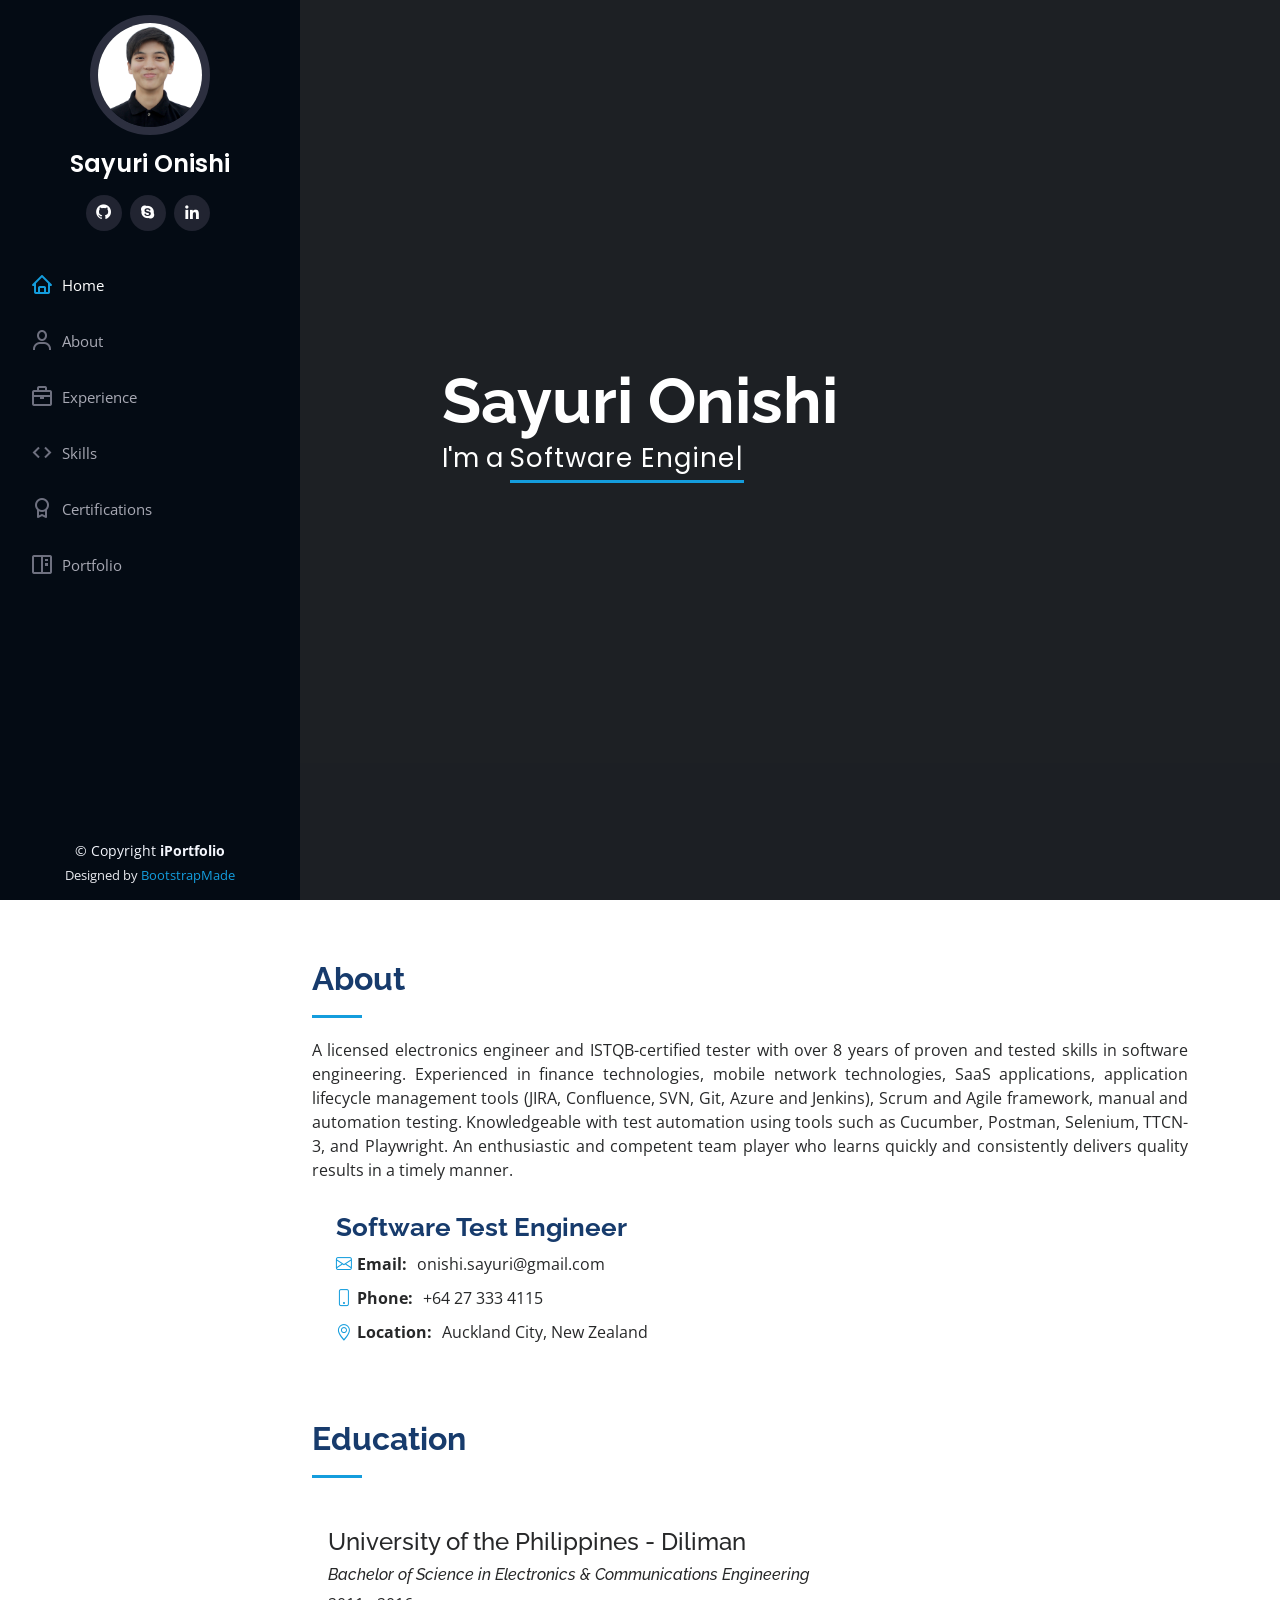
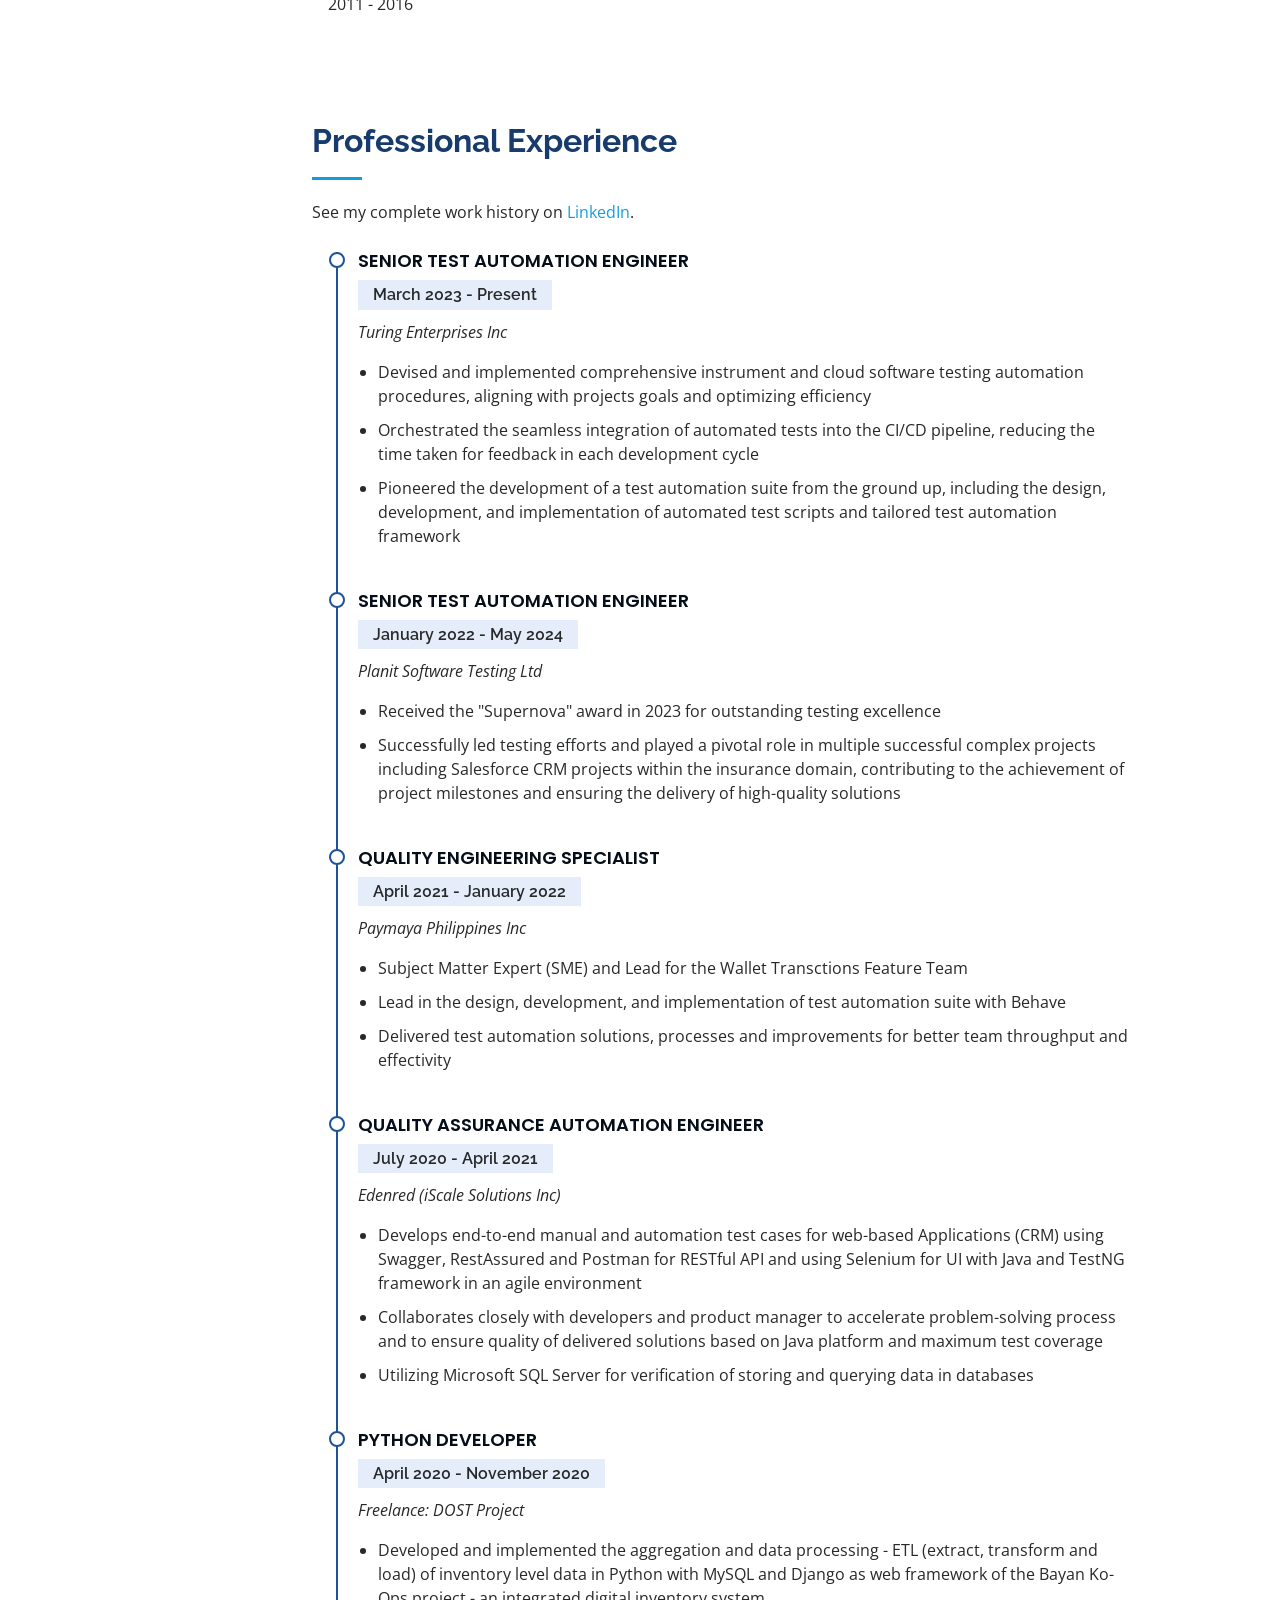
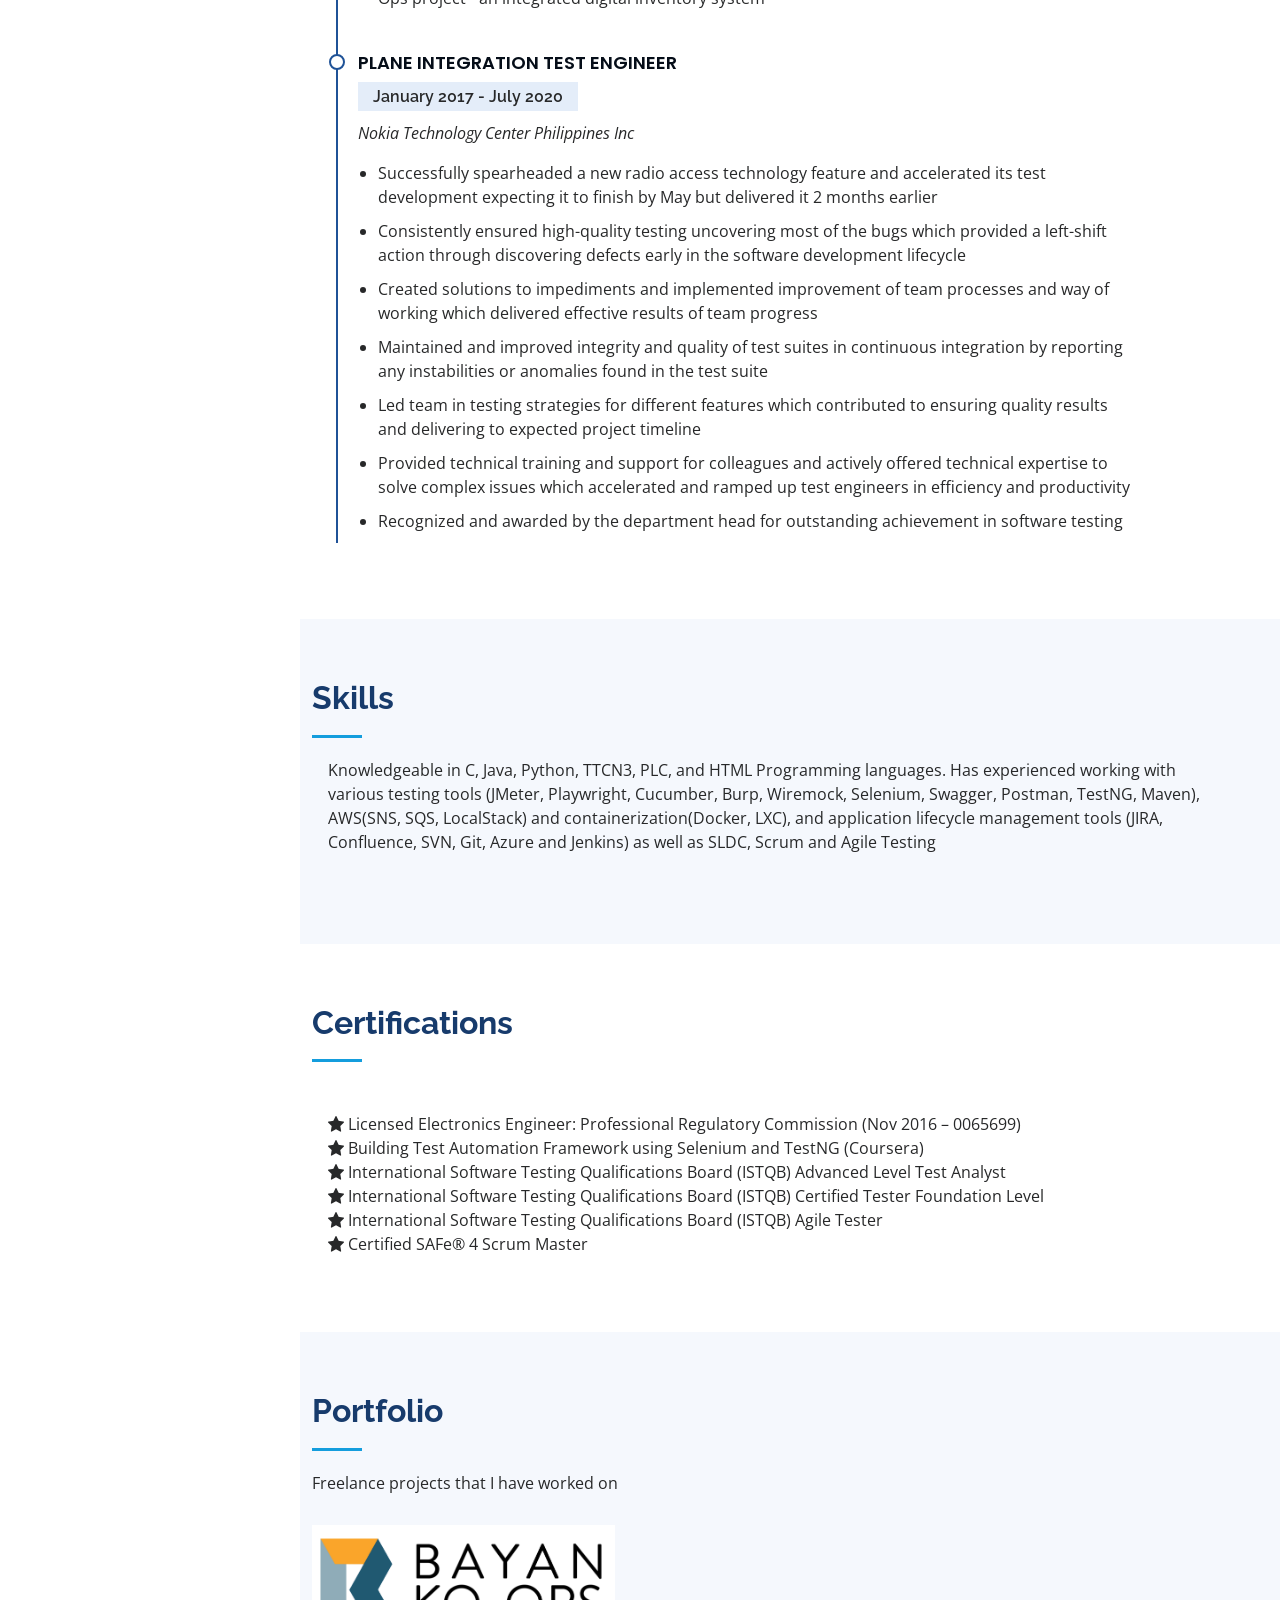
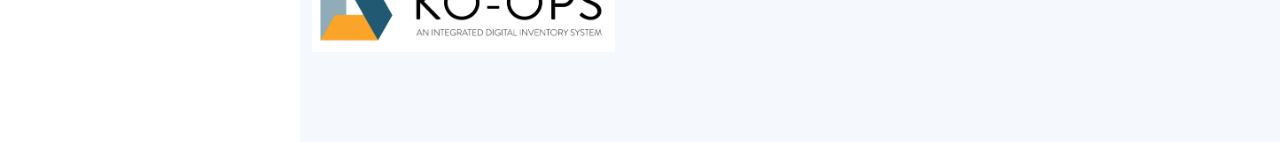
==== commit a5179dfa: "update favicon icons" ====
--- a/index.html
+++ b/index.html
@@ -132,7 +132,7 @@
             <div class="resume-item">
               <h4>Senior Test Automation Engineer</h4>
               <h5>March 2023 - Present</h5>
-              <p><em>Stealth Biotech</em></p>
+              <p><em>Turing Enterprises Inc</em></p>
               <ul>
                 <li>Devised and implemented comprehensive instrument and cloud software testing
                   automation procedures, aligning with projects goals and optimizing efficiency</li>
